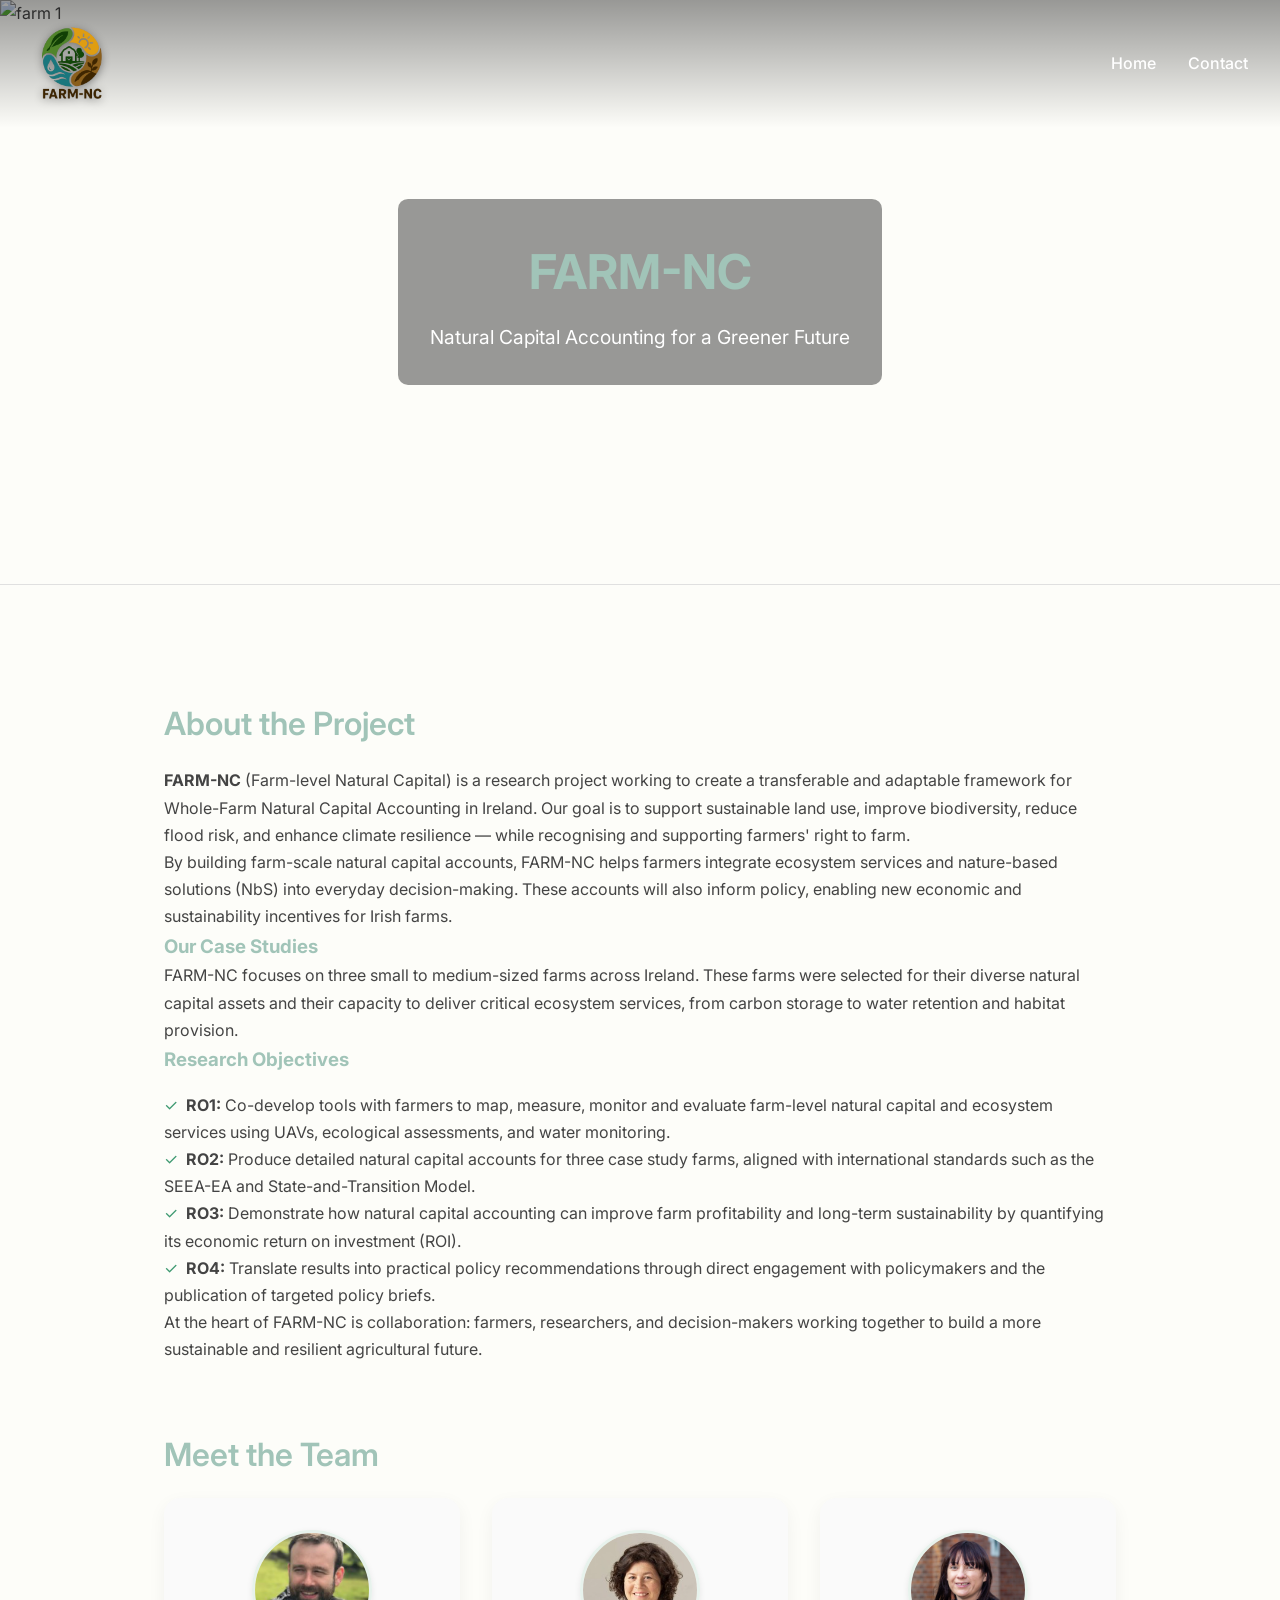
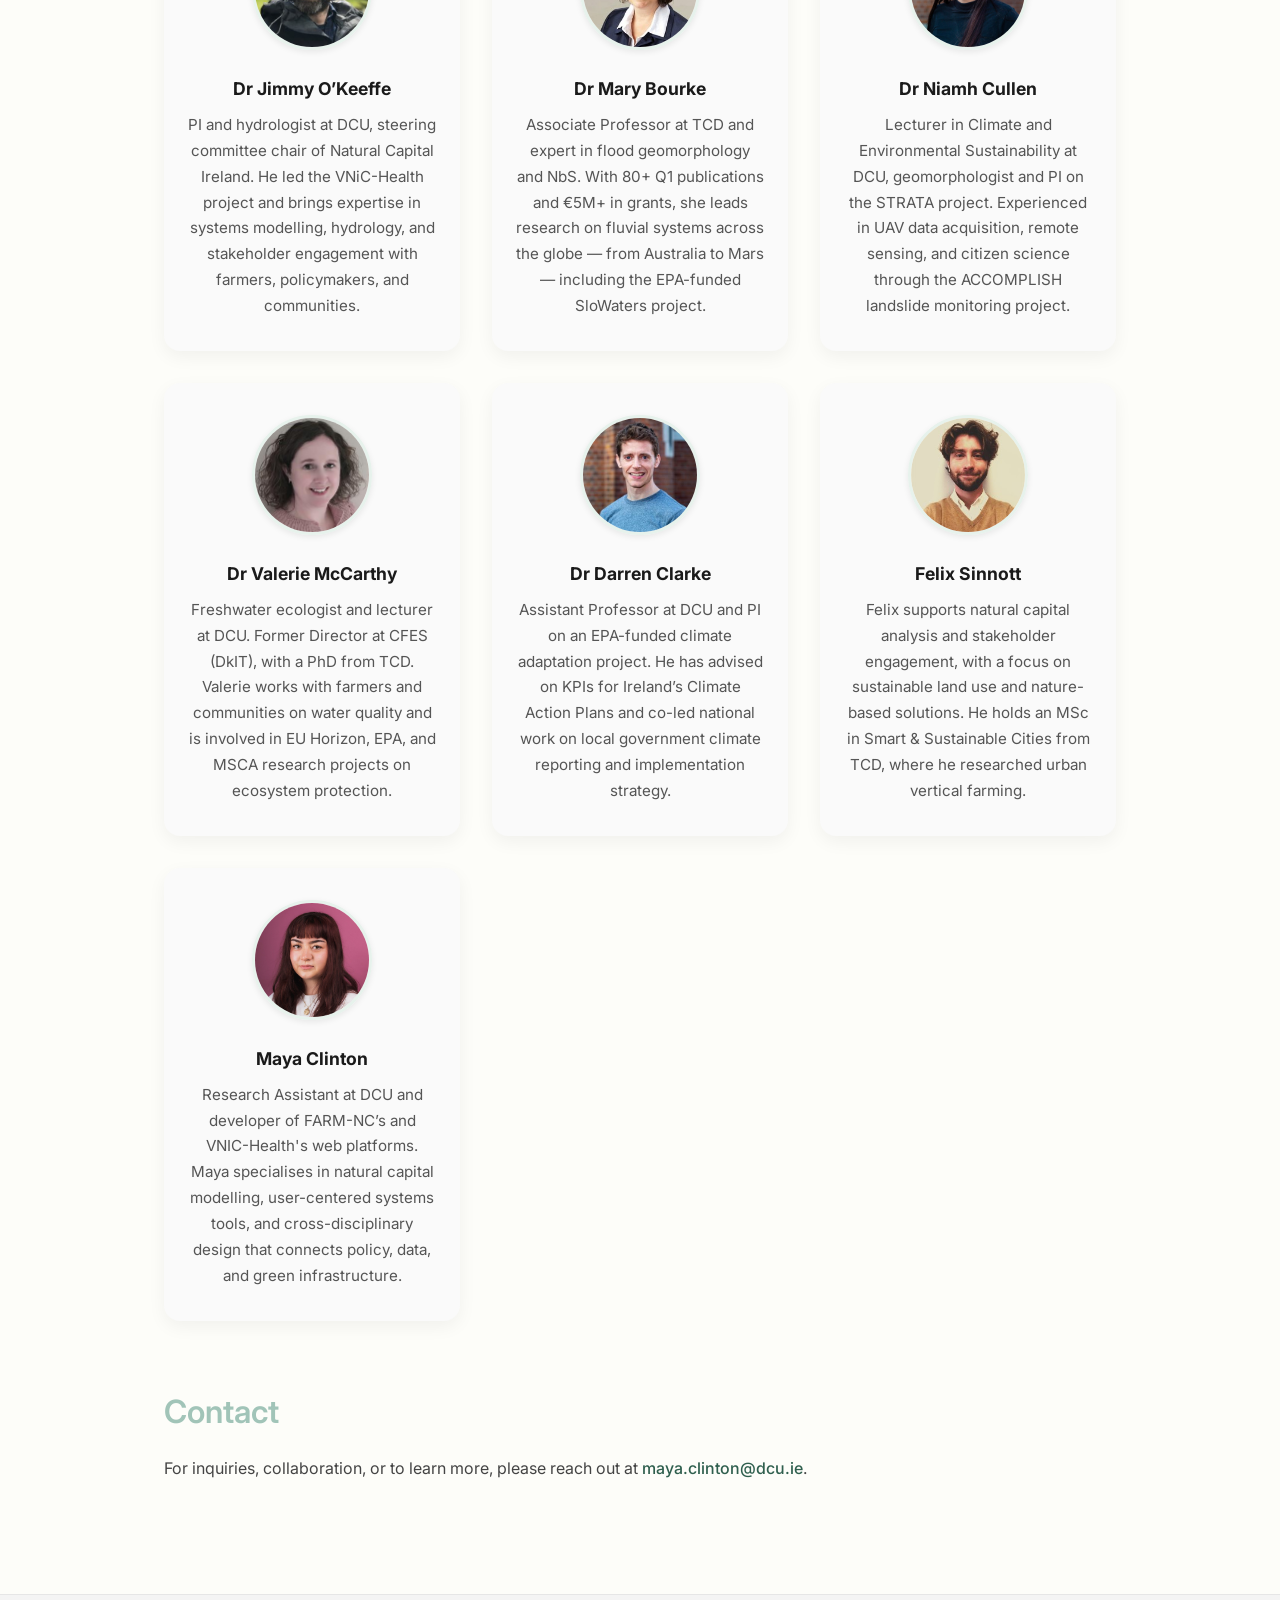
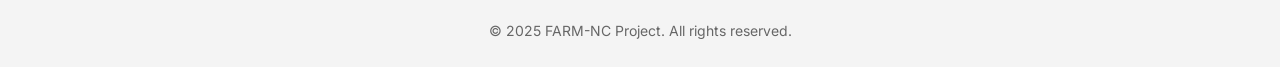
==== index.html @ 1c77157c "Update index.html" ====
<!DOCTYPE html>
<html lang="en">
<head>
  <meta charset="UTF-8" />
  <meta name="viewport" content="width=device-width, initial-scale=1.0"/>
  <title>FARM-NC Project</title>
  <link rel="stylesheet" href="style.css"/>
  <link href="https://fonts.googleapis.com/css2?family=Inter:wght@400;500;600&display=swap" rel="stylesheet">
    <link rel="icon" href="farmnc.png" type="image/png" sizes="16x16">
</head>
<body>
  <header>
    <nav>
      <img src="farmnc.png" alt="FARM-NC Logo" class="logo" />
      <ul class="nav-links">
        <li><a href="#home">Home</a></li>
        <li><a href="#contact">Contact</a></li>
      </ul>
    </nav>
    <section class="hero-carousel" id="home">
        <div class="carousel">
          <img src="IMG_0011.jpg" alt="farm 1" class="carousel-image active">
          <img src="IMG_1596.jpg" alt="Farm landscape 2" class="carousel-image">
          <div class="hero-text">
            <h1>FARM-NC</h1>
            <p>Natural Capital Accounting for a Greener Future</p>
          </div>
        </div>
      </section>
        
  </header>

  <main>
    <section class="project">
        <h2>About the Project</h2>
        <p>
          <strong>FARM-NC</strong> (Farm-level Natural Capital) is a research project working to create a transferable and adaptable framework for Whole-Farm Natural Capital Accounting in Ireland. Our goal is to support sustainable land use, improve biodiversity, reduce flood risk, and enhance climate resilience — while recognising and supporting farmers' right to farm.
        </p>
      
        <p>
          By building farm-scale natural capital accounts, FARM-NC helps farmers integrate ecosystem services and nature-based solutions (NbS) into everyday decision-making. These accounts will also inform policy, enabling new economic and sustainability incentives for Irish farms.
        </p>
      
        <h3>Our Case Studies</h3>
        <p>
          FARM-NC focuses on three small to medium-sized farms across Ireland. These farms were selected for their diverse natural capital assets and their capacity to deliver critical ecosystem services, from carbon storage to water retention and habitat provision.
        </p>
      
        <h3>Research Objectives</h3>
        <ul>
          <li><strong>RO1:</strong> Co-develop tools with farmers to map, measure, monitor and evaluate farm-level natural capital and ecosystem services using UAVs, ecological assessments, and water monitoring.</li>
          <li><strong>RO2:</strong> Produce detailed natural capital accounts for three case study farms, aligned with international standards such as the SEEA-EA and State-and-Transition Model.</li>
          <li><strong>RO3:</strong> Demonstrate how natural capital accounting can improve farm profitability and long-term sustainability by quantifying its economic return on investment (ROI).</li>
          <li><strong>RO4:</strong> Translate results into practical policy recommendations through direct engagement with policymakers and the publication of targeted policy briefs.</li>
        </ul>
      
        <p>
          At the heart of FARM-NC is collaboration: farmers, researchers, and decision-makers working together to build a more sustainable and resilient agricultural future.
        </p>
      </section>
      

    <section class="team">
        <h2>Meet the Team</h2>
        <div class="team-grid">
          <div class="member">
            <img src="jimmy.png" alt="Dr Jimmy O'Keeffe" class="profile-img">
            <h3>Dr Jimmy O’Keeffe</h3>
            <p>PI and hydrologist at DCU, steering committee chair of Natural Capital Ireland. He led the VNiC-Health project and brings expertise in systems modelling, hydrology, and stakeholder engagement with farmers, policymakers, and communities.</p>
          </div>
          <div class="member">
            <img src="mary.jpeg" alt="Dr Mary Bourke" class="profile-img">
            <h3>Dr Mary Bourke</h3>
            <p>Associate Professor at TCD and expert in flood geomorphology and NbS. With 80+ Q1 publications and €5M+ in grants, she leads research on fluvial systems across the globe — from Australia to Mars — including the EPA-funded SloWaters project.</p>
          </div>
          <div class="member">
            <img src="niamh.jpg" alt="Dr Niamh Cullen" class="profile-img">
            <h3>Dr Niamh Cullen</h3>
            <p>Lecturer in Climate and Environmental Sustainability at DCU, geomorphologist and PI on the STRATA project. Experienced in UAV data acquisition, remote sensing, and citizen science through the ACCOMPLISH landslide monitoring project.</p>
          </div>
          <div class="member">
            <img src="valerie.jpg" alt="Dr Valerie McCarthy" class="profile-img">
            <h3>Dr Valerie McCarthy</h3>
            <p>Freshwater ecologist and lecturer at DCU. Former Director at CFES (DkIT), with a PhD from TCD. Valerie works with farmers and communities on water quality and is involved in EU Horizon, EPA, and MSCA research projects on ecosystem protection.</p>
          </div>
          <div class="member">
            <img src="darren.jpg" alt="Dr Darren Clarke" class="profile-img">
            <h3>Dr Darren Clarke</h3>
            <p>Assistant Professor at DCU and PI on an EPA-funded climate adaptation project. He has advised on KPIs for Ireland’s Climate Action Plans and co-led national work on local government climate reporting and implementation strategy.</p>
          </div>
          <div class="member">
            <img src="felix.jpeg" alt="Felix Sinnott" class="profile-img">
          <h3>Felix Sinnott</h3>
          <p>Felix supports natural capital analysis and stakeholder engagement, with a focus on sustainable land use and nature-based solutions. He holds an MSc in Smart & Sustainable Cities from TCD, where he researched urban vertical farming.</p>
        </div>
          <div class="member">
            <img src="maya.jpeg" alt="Maya Clinton" class="profile-img">
            <h3>Maya Clinton</h3>
            <p>Research Assistant at DCU and developer of FARM-NC’s and VNIC-Health's web platforms. Maya specialises in natural capital modelling, user-centered systems tools, and cross-disciplinary design that connects policy, data, and green infrastructure.</p>
          </div>
        </div>
      </section>
      
  

    <section class="contact" id="contact">
      <h2>Contact</h2>
      <p>For inquiries, collaboration, or to learn more, please reach out at <a href="mailto:maya.clinton@dcu.ie">maya.clinton@dcu.ie</a>.</p>
    </section>
  </main>

  <footer>
    <p>&copy; 2025 FARM-NC Project. All rights reserved.</p>
  </footer>
</body>
</html>

<script>
    const images = document.querySelectorAll('.carousel-image');
    let current = 0;
  
    function showNextImage() {
      images[current].classList.remove('active');
      current = (current + 1) % images.length;
      images[current].classList.add('active');
    }
  
    setInterval(showNextImage, 4000); // 4 seconds per image
  </script>
---- style.css ----
/* Base Styling */
* {
    margin: 0;
    padding: 0;
    box-sizing: border-box;
  }
  
  body {
    font-family: 'Inter', 'Helvetica Neue', sans-serif;
    background: #ffffff;
    color: #1a1a1a;
    line-height: 1.7;
    font-size: 16px;
  }
  
  nav {
    position: absolute;
    top: 0;
    left: 0;
    width: 100%;
    background: transparent;
    padding: 1.5rem 2rem;
    display: flex;
    justify-content: space-between;
    align-items: center;
    z-index: 1000;
  }
  
  
  .logo {
    height: 80px;
    filter: drop-shadow(0 2px 4px rgba(0, 0, 0, 0.4));
  }
  
  
  .nav-links {
    list-style: none;
    display: flex;
    gap: 2rem;
  }
  .nav-links a {
    color: white;
    font-weight: 500;
    text-decoration: none;
    transition: color 0.3s;
  }
  
  .nav-links a:hover {
    color: #e7f2ec;
  }
  
  nav::before {
    content: "";
    position: absolute;
    inset: 0;
    background: linear-gradient(to bottom, rgba(0,0,0,0.4), transparent);
    z-index: -1;
  }
  
  
  /* Hero Section */
  .hero {
    background: #f4f6f5;
    padding: 4rem 2rem;
    text-align: center;
    border-bottom: 1px solid #e0e0e0;
  }
  
  .hero h1 {
    font-size: 3rem;
    font-weight: 600;
    margin-bottom: 0.5rem;
    color: #1c1c1c;
  }
  
  .hero p {
    font-size: 1.25rem;
    color: #555;
    max-width: 700px;
    margin: 0 auto;
  }
  
  /* Sections */
  main {
    padding: 3rem 1.5rem;
    max-width: 1000px;
    margin: auto;
  }
  
  section {
    margin-bottom: 4rem;
  }
  
  h2 {
    font-size: 2rem;
    font-weight: 600;
    margin-bottom: 1rem;
    color: #2c2c2c;
  }
  
  .project ul {
    list-style: none;
    padding-left: 0;
    margin-top: 1rem;
  }
  
  .project li::before {
    content: "✓";
    color: #3d9970;
    margin-right: 0.5rem;
  }
  
  /* Team Cards */
  .team-grid {
    display: grid;
    gap: 2rem;
    grid-template-columns: repeat(auto-fit, minmax(240px, 1fr));
  }
  
  .member {
    background: #fafafa;
    padding: 2rem 1.5rem;
    border-radius: 16px;
    box-shadow: 0 6px 18px rgba(0,0,0,0.05);
    text-align: center;
    transition: transform 0.2s ease, box-shadow 0.2s ease;
  }
  
  .member:hover {
    transform: translateY(-4px);
    box-shadow: 0 8px 24px rgba(0,0,0,0.08);
  }
  
  .profile-img {
    width: 120px;
    height: 120px;
    object-fit: cover;
    border-radius: 50%;
    border: 3px solid #e7f2ec;
    box-shadow: 0 2px 6px rgba(0,0,0,0.08);
    margin-bottom: 1rem;
  }
  
  
  .member h3 {
    font-size: 1.1rem;
    margin-bottom: 0.5rem;
    color: #1a1a1a;
  }
  
  .member p {
    font-size: 0.95rem;
    color: #555;
  }
  
  /* Contact Section */
  .contact a {
    color: #2f5f4e;
    text-decoration: none;
    font-weight: 500;
  }
  
  .contact a:hover {
    text-decoration: underline;
  }
  
  /* Footer */
  footer {
    background: #f4f4f4;
    padding: 1.5rem;
    text-align: center;
    font-size: 0.875rem;
    color: #666;
    border-top: 1px solid #e6e6e6;
  }

/* === Global Theme === */
body {
    background: #fdfdf9;
    color: #444;
  }
  
  h1, h2, h3 {
    color: #a1c4b8;
  }
  
  a {
    color: #2f5f4e;
  }
  
  /* === Hero Carousel === */
  .hero-carousel {
    position: relative;
    height: 65vh;
    overflow: hidden;
    border-bottom: 1px solid #e0e0e0;
  }
  
  .carousel {
    position: relative;
    width: 100%;
    height: 100%;
  }
  
  .carousel-image {
    position: absolute;
    width: 100%;
    height: 100%;
    object-fit: cover;
    opacity: 0;
    transition: opacity 1s ease-in-out;
  }
  
  .carousel-image.active {
    opacity: 1;
  }
  
  .hero-text {
    position: absolute;
    top: 50%;
    left: 50%;
    transform: translate(-50%, -50%);
    background-color: rgba(0,0,0,0.4);
    padding: 2rem;
    text-align: center;
    color: white;
    border-radius: 10px;
  }
  
  .hero-text h1 {
    font-size: 3rem;
    margin-bottom: 0.5rem;
  }
  
  .hero-text p {
    font-size: 1.2rem;
  }

  .image-credits {
    font-size: 0.85rem;
    text-align: center;
    color: #888;
    margin-top: 0.5rem;
  }
  
  .image-credits a {
    color: #2f5f4e;
    text-decoration: none;
  }
  
  .image-credits a:hover {
    text-decoration: underline;
  }
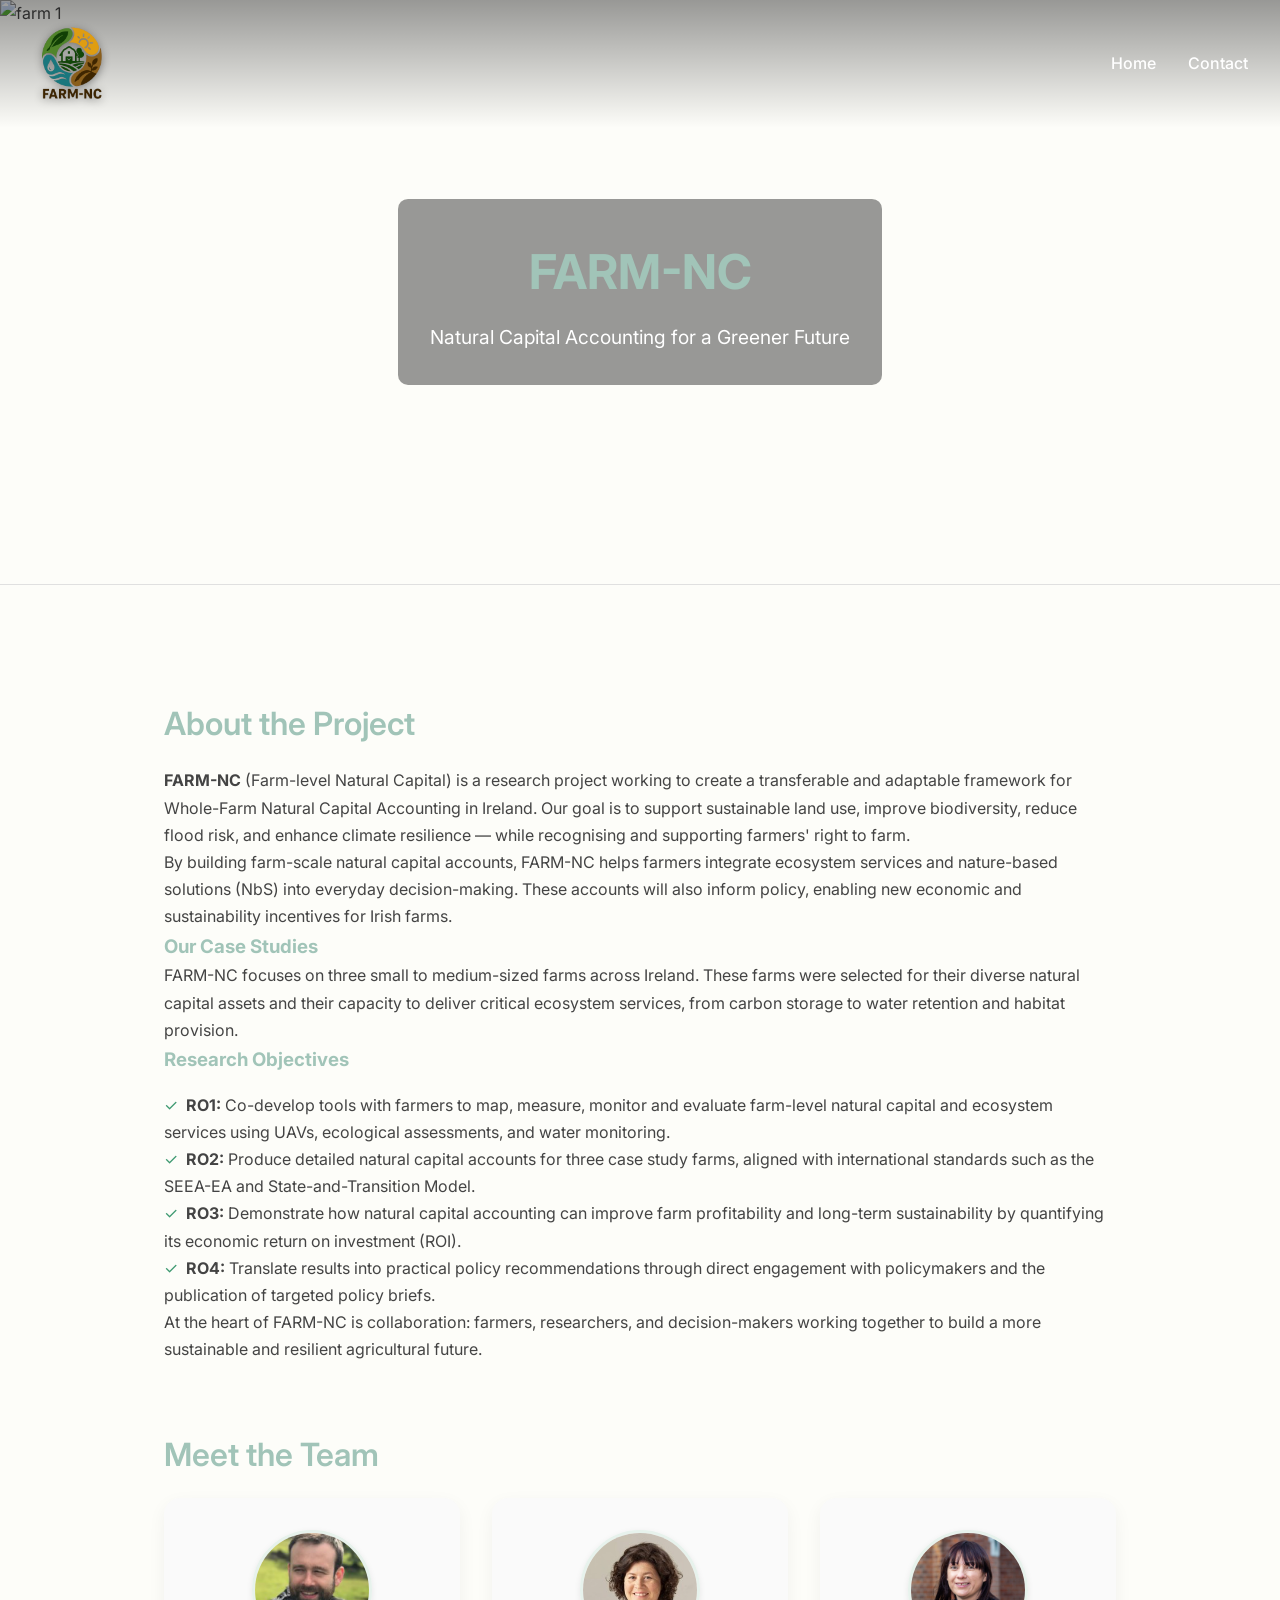
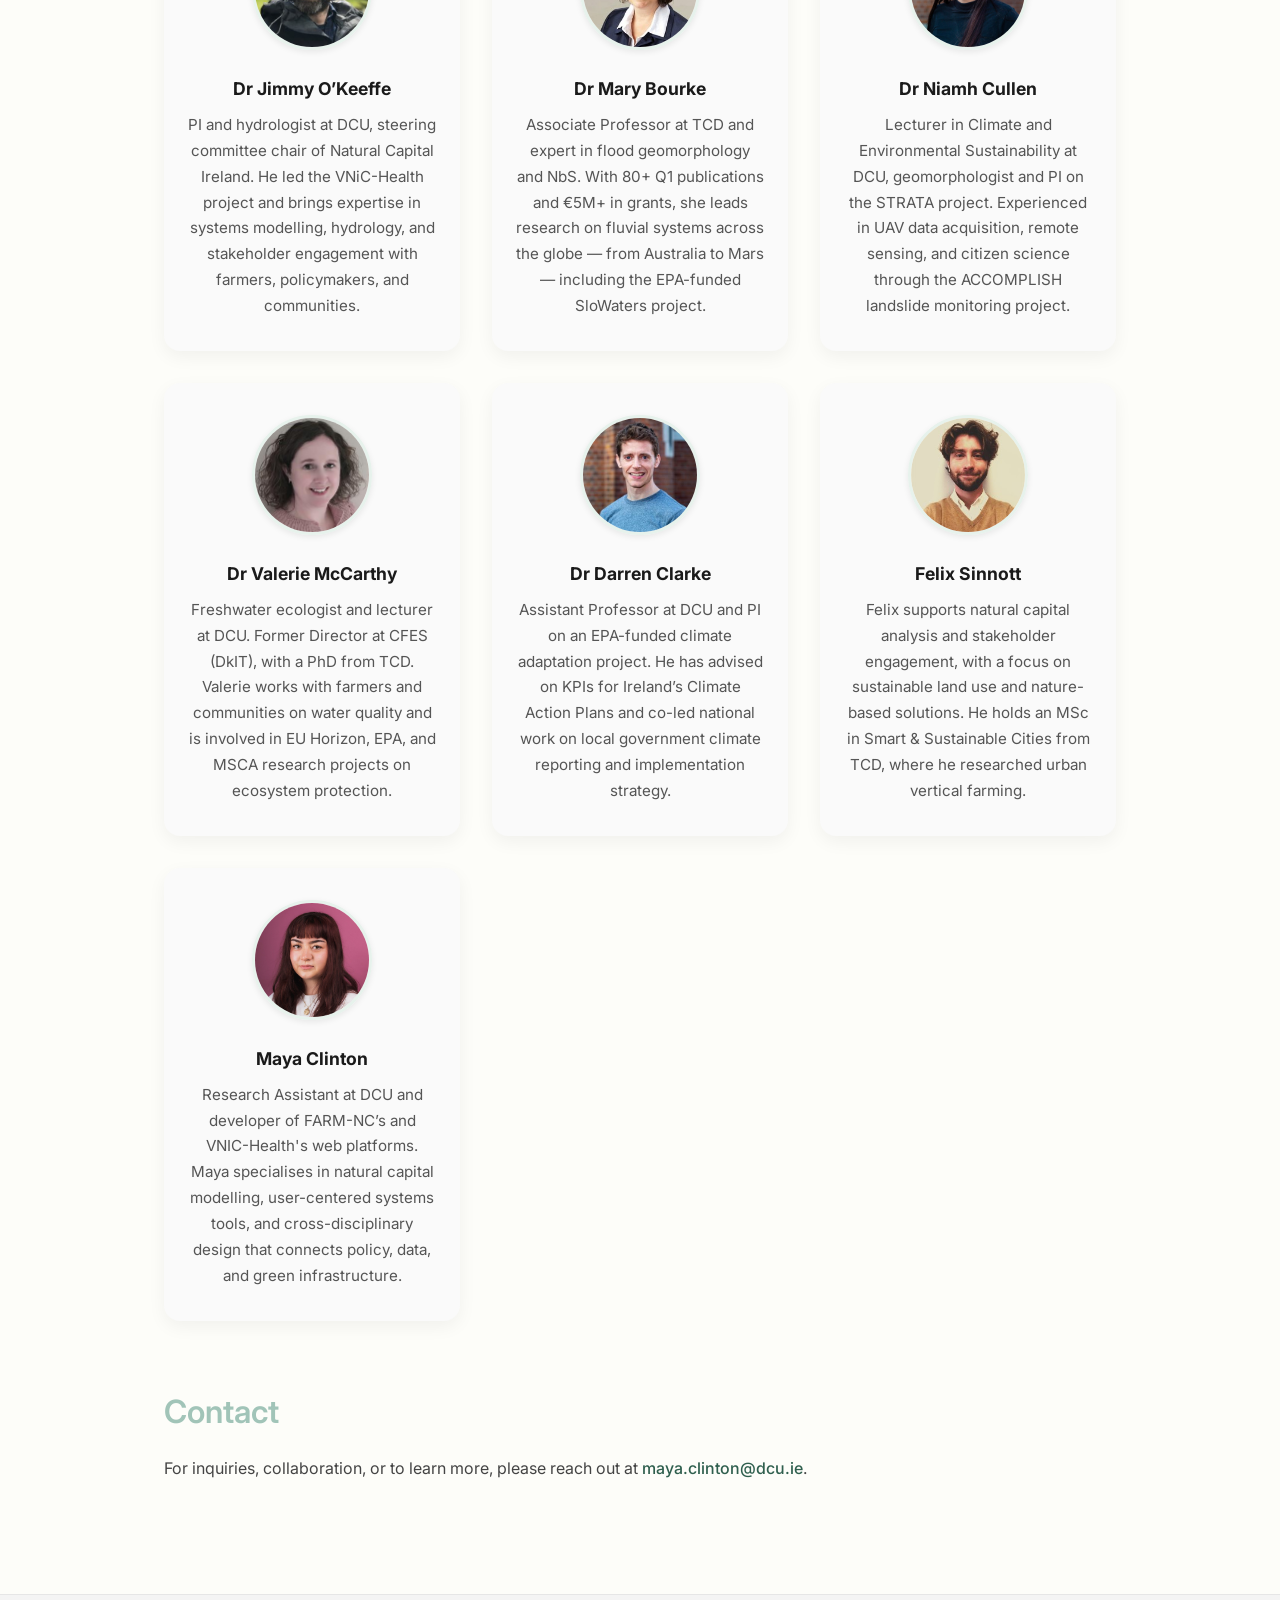
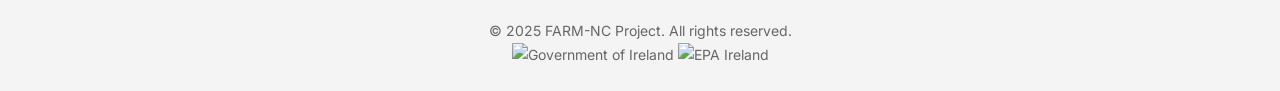
==== commit b21c6dc9: "Update index.html" ====
--- a/index.html
+++ b/index.html
@@ -110,7 +110,13 @@
   </main>
 
   <footer>
-    <p>&copy; 2025 FARM-NC Project. All rights reserved.</p>
+    <div class="footer-content">
+      <p>&copy; 2025 FARM-NC Project. All rights reserved.</p>
+      <div class="footer-logos">
+        <img src="gov_ie.png" alt="Government of Ireland" class="footer-logo">
+        <img src="epa.png" alt="EPA Ireland" class="footer-logo">
+      </div>
+    </div>
   </footer>
 </body>
 </html>
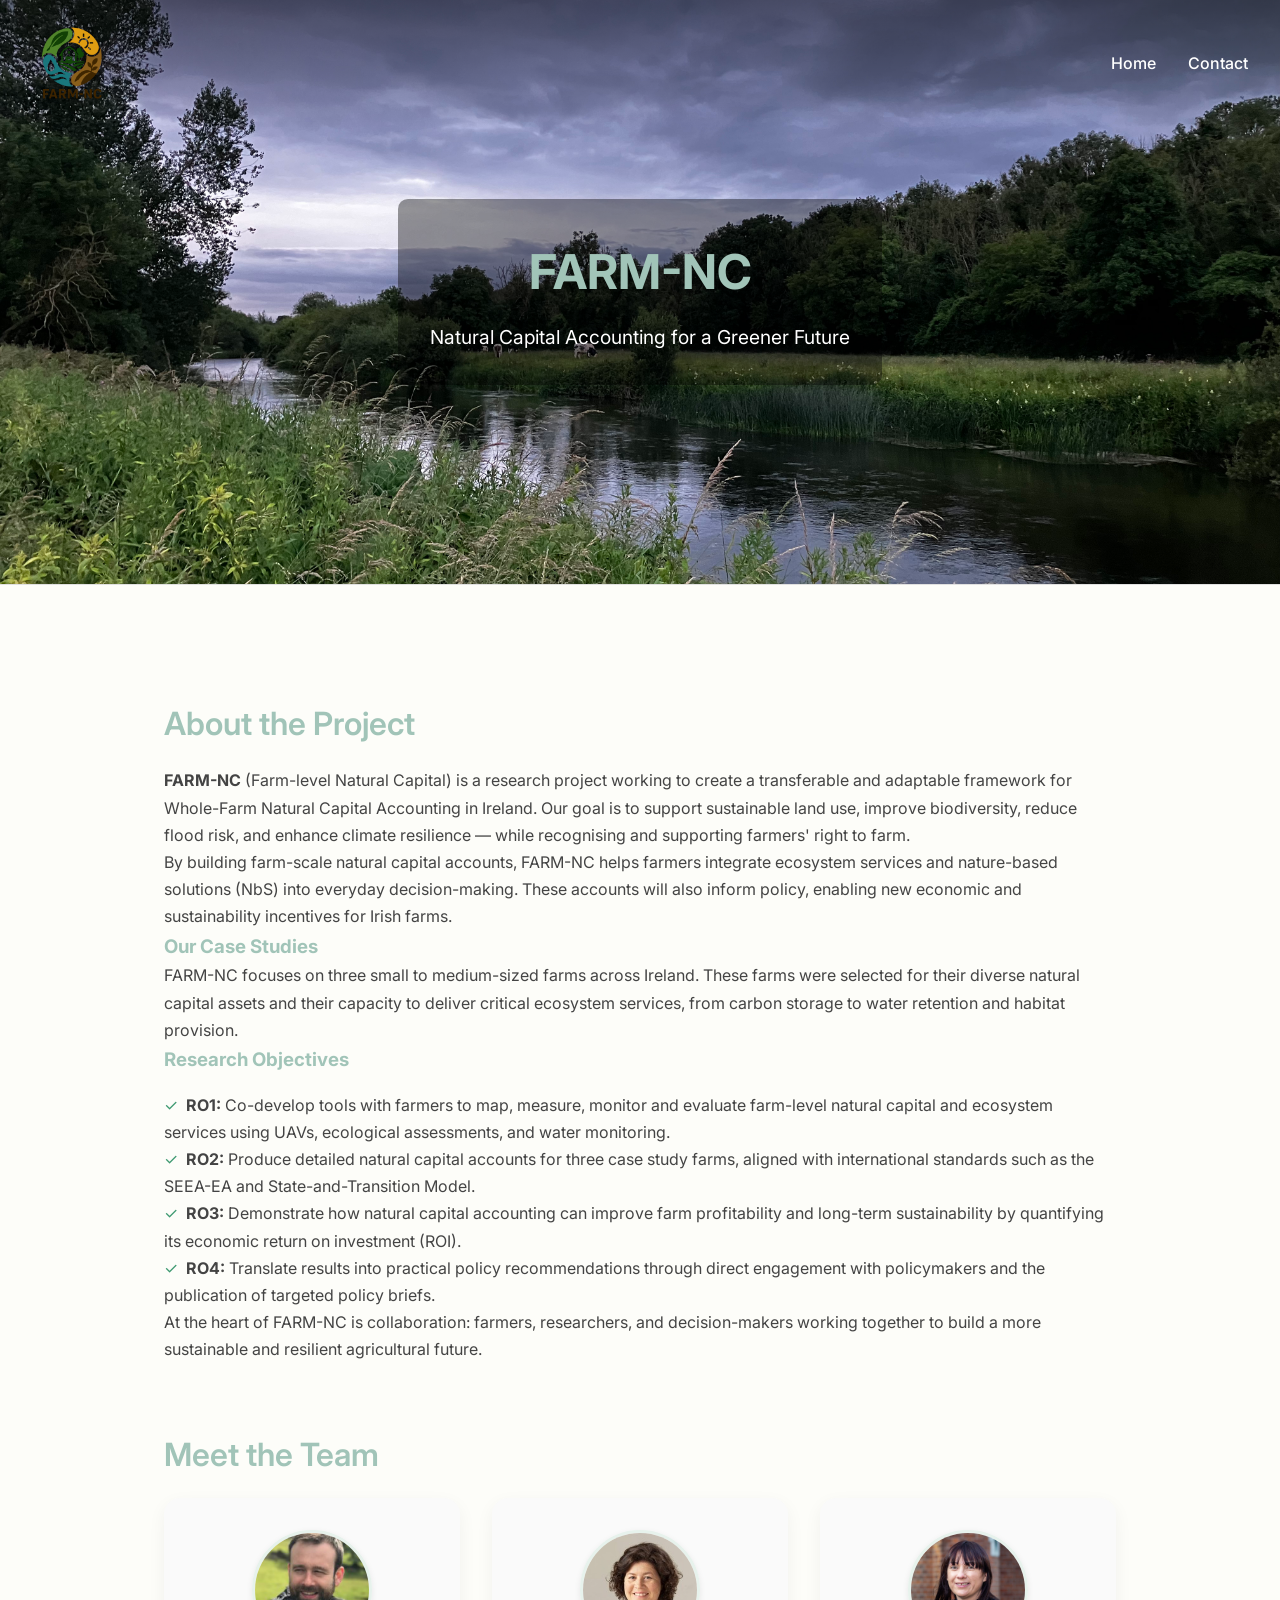
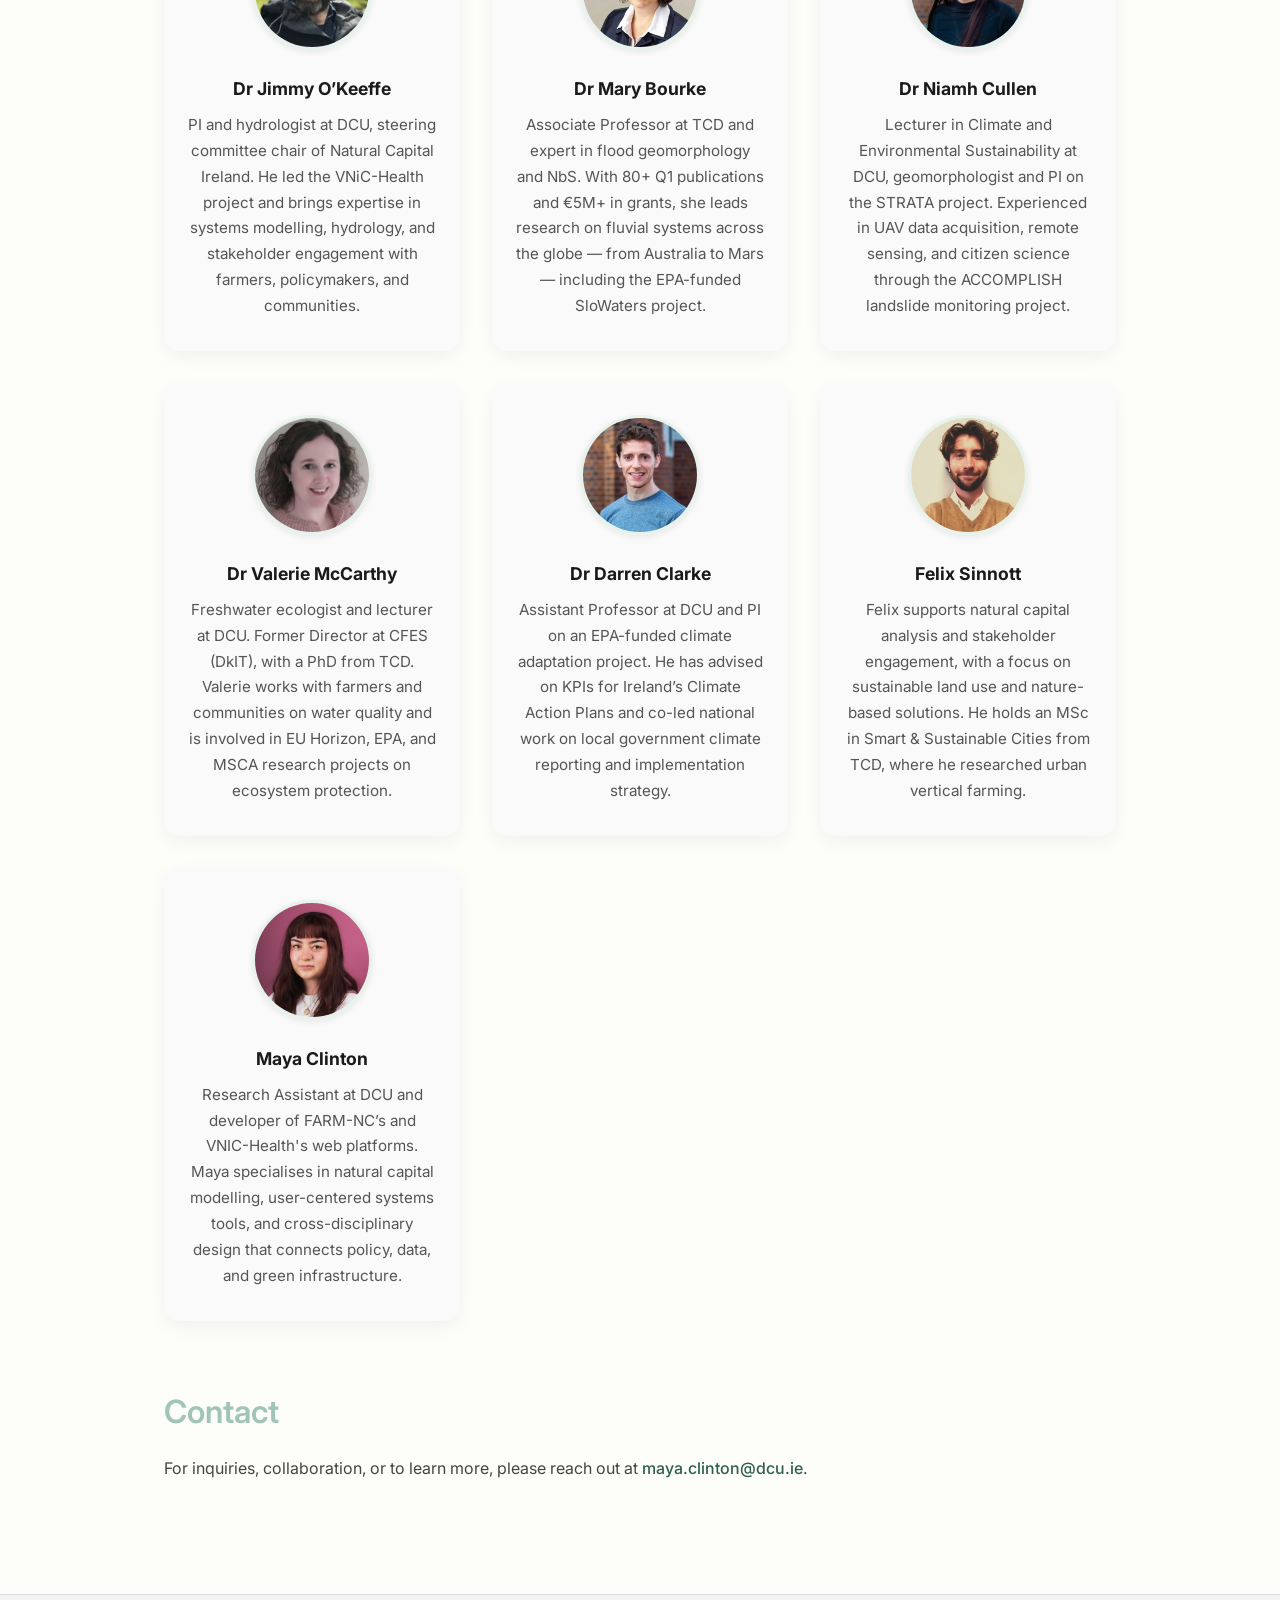
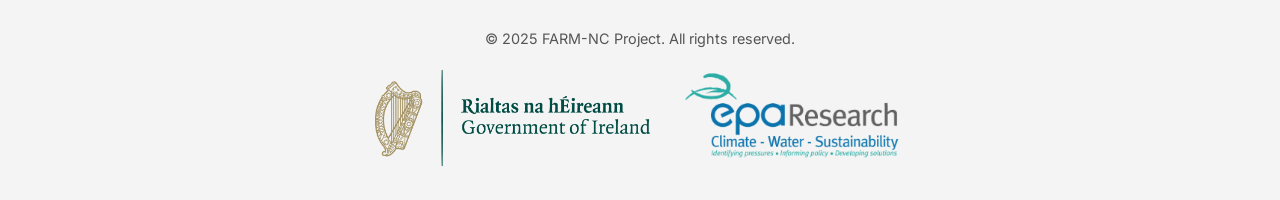
==== commit 02a80b03: "Update index.html" ====
--- a/index.html
+++ b/index.html
@@ -3,7 +3,7 @@
 <head>
   <meta charset="UTF-8" />
   <meta name="viewport" content="width=device-width, initial-scale=1.0"/>
-  <title>FARM-NC Project</title>
+  <title>FARM-NC — Natural Capital Accounting for a Greener Future</title>
   <link rel="stylesheet" href="style.css"/>
   <link href="https://fonts.googleapis.com/css2?family=Inter:wght@400;500;600&display=swap" rel="stylesheet">
     <link rel="icon" href="farmnc.png" type="image/png" sizes="16x16">
--- a/style.css
+++ b/style.css
@@ -166,13 +166,40 @@
   
   /* Footer */
   footer {
-    background: #f4f4f4;
-    padding: 1.5rem;
-    text-align: center;
-    font-size: 0.875rem;
-    color: #666;
-    border-top: 1px solid #e6e6e6;
-  }
+    background-color: #f4f4f4;
+    padding: 2rem 0;
+    text-align: center;
+    border-top: 1px solid #e0e0e0;
+  }
+  
+  .footer-content {
+    max-width: 800px;
+    margin: 0 auto;
+    display: flex;
+    flex-direction: column;
+    align-items: center;
+    gap: 0.5rem;
+  }
+  
+  footer p {
+    color: #555;
+    font-size: 0.9rem;
+    margin-bottom: 0.5rem;
+  }
+  
+  .footer-logos {
+    display: flex;
+    gap: 1.5rem;
+  }
+  
+  .footer-logo {
+    height: 100px;
+  }
+  
+  .footer-logo:hover {
+    opacity: 1;
+  }
+  
 
 /* === Global Theme === */
 body {
@@ -253,4 +280,4 @@
   }
   
   
-  +  
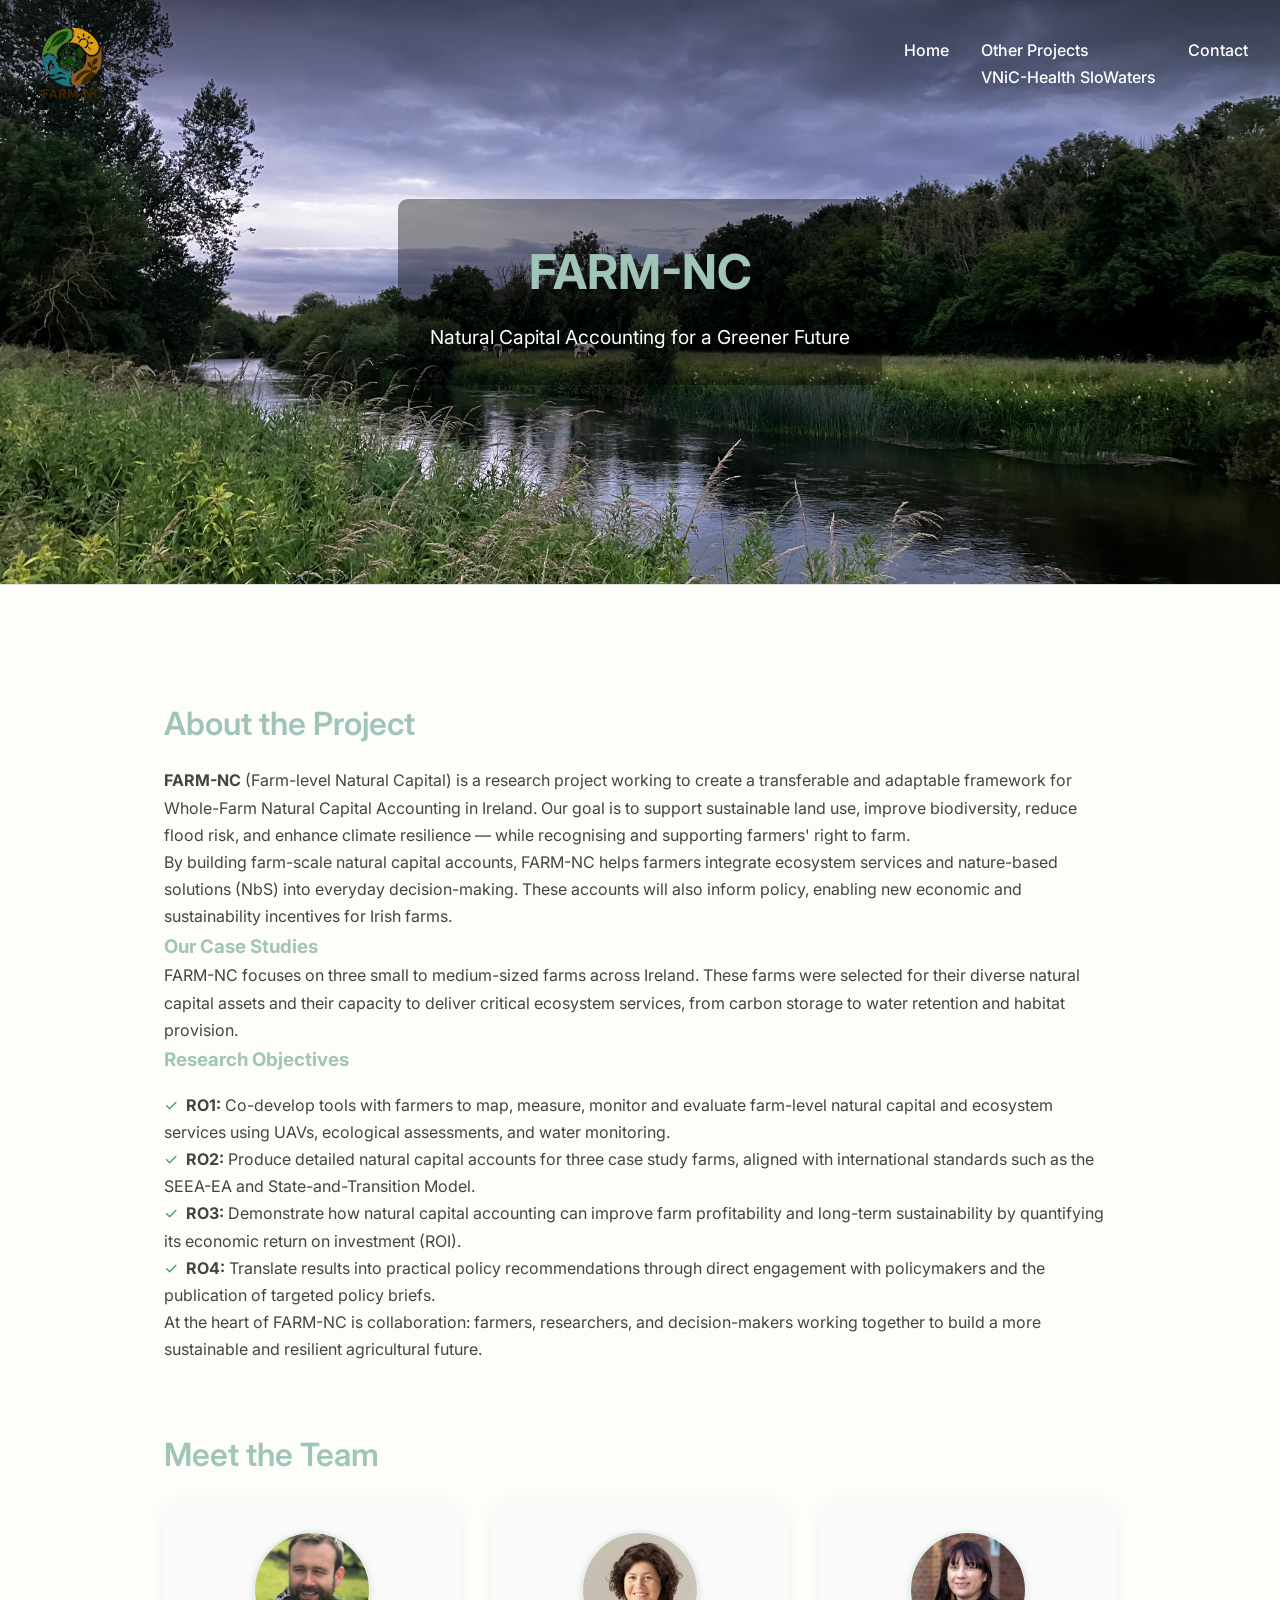
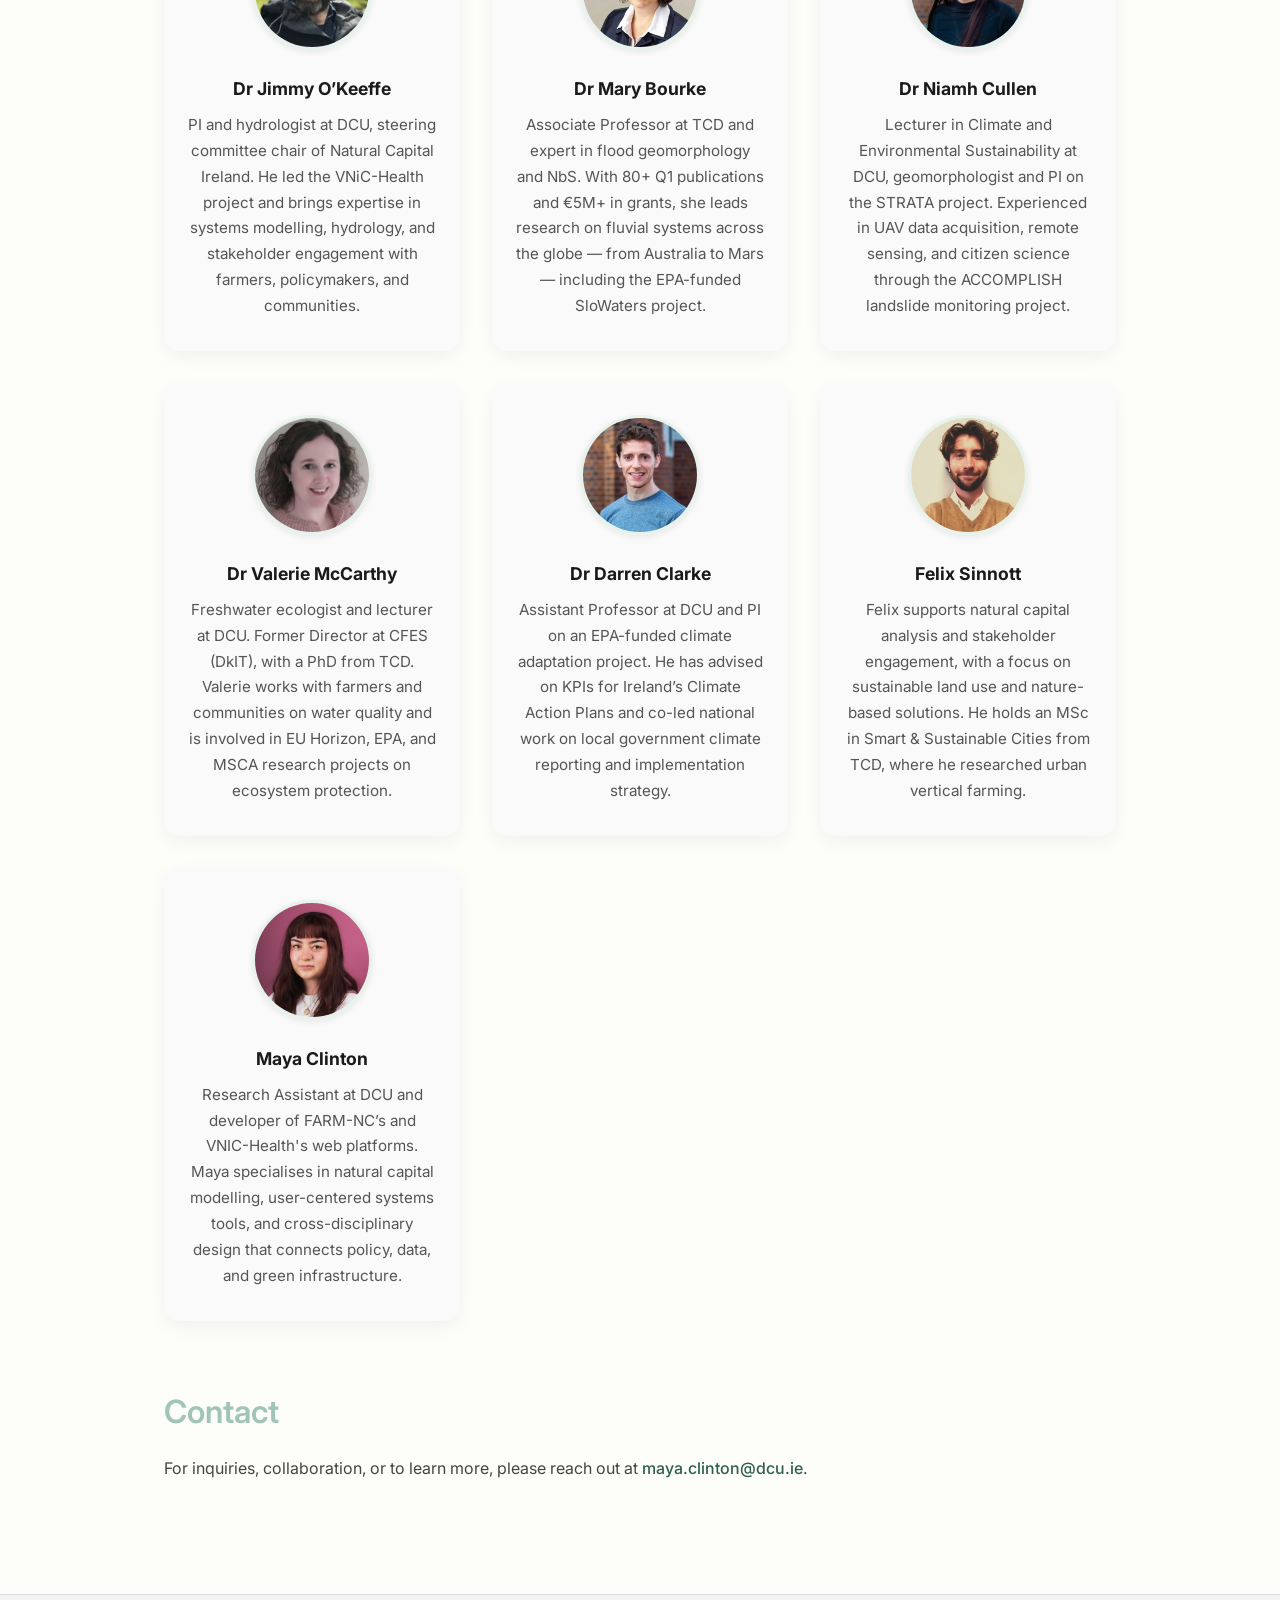
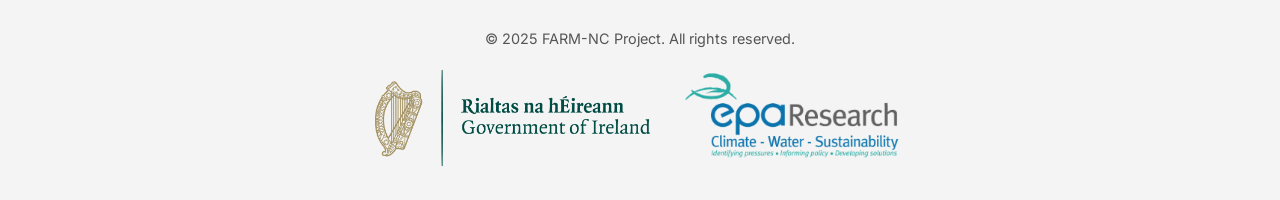
==== commit cdc2f40d: "Update index.html" ====
--- a/index.html
+++ b/index.html
@@ -3,7 +3,7 @@
 <head>
   <meta charset="UTF-8" />
   <meta name="viewport" content="width=device-width, initial-scale=1.0"/>
-  <title>FARM-NC — Natural Capital Accounting for a Greener Future</title>
+  <title>FARM-NC</title>
   <link rel="stylesheet" href="style.css"/>
   <link href="https://fonts.googleapis.com/css2?family=Inter:wght@400;500;600&display=swap" rel="stylesheet">
     <link rel="icon" href="farmnc.png" type="image/png" sizes="16x16">
@@ -14,7 +14,15 @@
       <img src="farmnc.png" alt="FARM-NC Logo" class="logo" />
       <ul class="nav-links">
         <li><a href="#home">Home</a></li>
+        <li class="dropdown">
+            <a href="#" class="dropbtn">Other Projects</a>
+            <div class="dropdown-content">
+              <a href="https://www.valuenaturalcapital.com" target="_blank">VNiC-Health</a>
+              <a href="https://www.slowaters.eu" target="_blank">SloWaters</a>
+            </div>
+          </li>
         <li><a href="#contact">Contact</a></li>
+        
       </ul>
     </nav>
     <section class="hero-carousel" id="home">
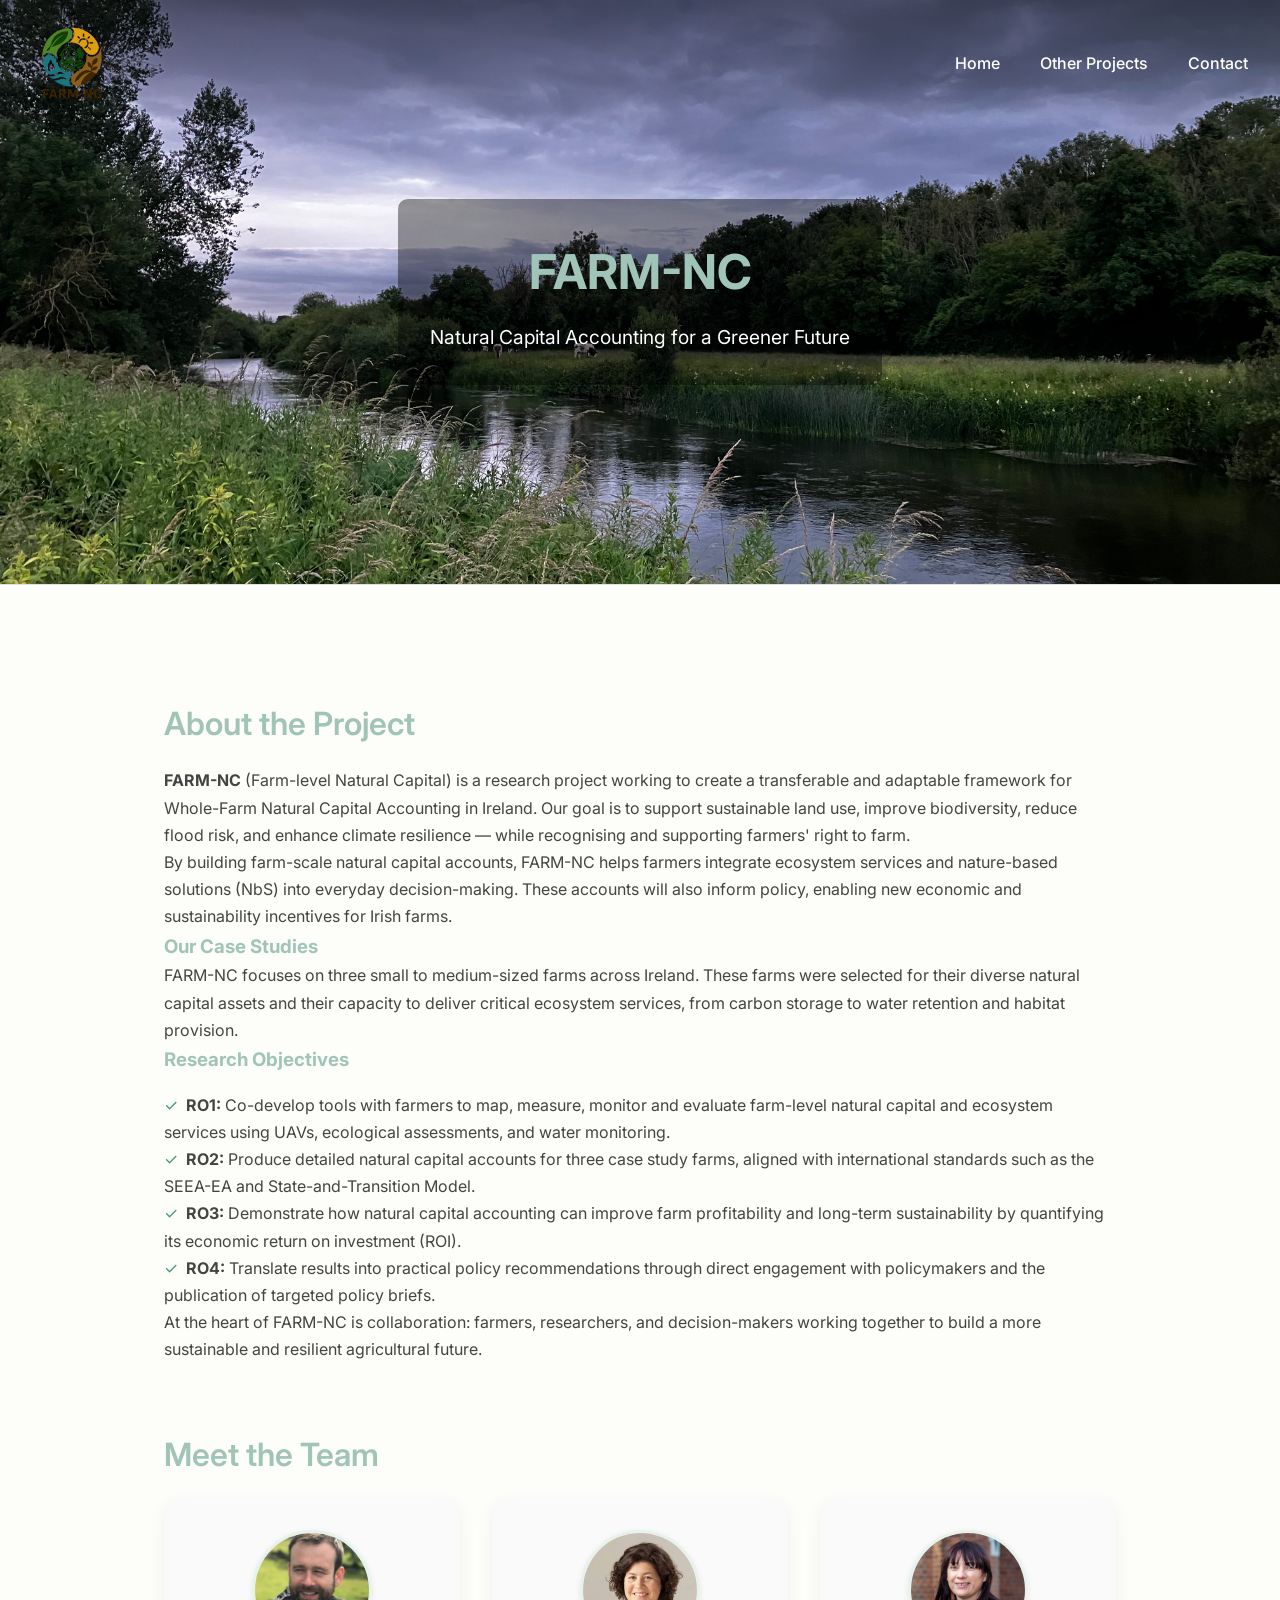
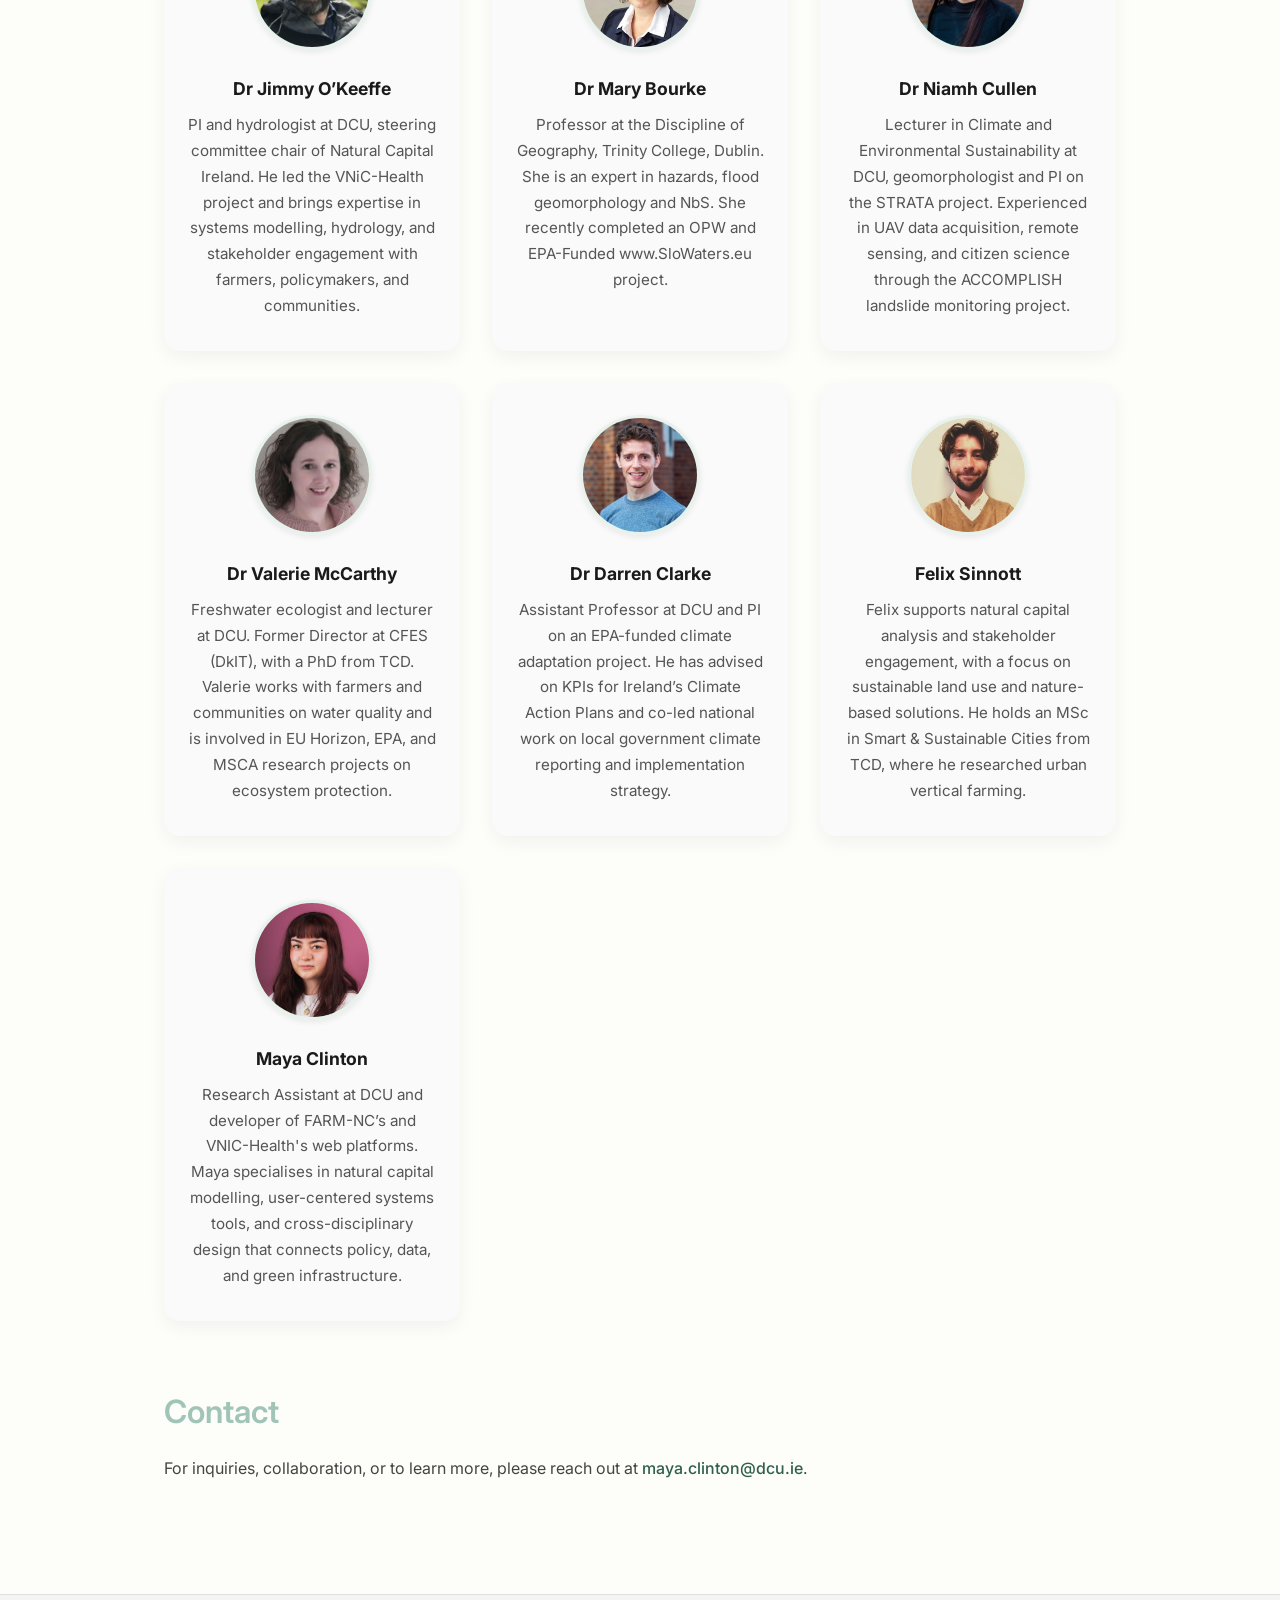
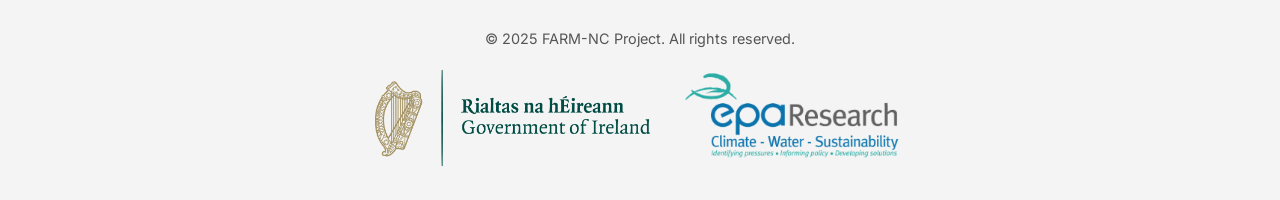
==== commit 51b814ba: "Update index.html" ====
--- a/index.html
+++ b/index.html
@@ -79,7 +79,7 @@
           <div class="member">
             <img src="mary.jpeg" alt="Dr Mary Bourke" class="profile-img">
             <h3>Dr Mary Bourke</h3>
-            <p>Associate Professor at TCD and expert in flood geomorphology and NbS. With 80+ Q1 publications and €5M+ in grants, she leads research on fluvial systems across the globe — from Australia to Mars — including the EPA-funded SloWaters project.</p>
+            <p>Professor at the Discipline of Geography, Trinity College, Dublin. She is an expert in hazards, flood geomorphology and NbS. She recently completed an OPW and EPA-Funded www.SloWaters.eu project. </p>
           </div>
           <div class="member">
             <img src="niamh.jpg" alt="Dr Niamh Cullen" class="profile-img">
--- a/style.css
+++ b/style.css
@@ -263,21 +263,51 @@
     font-size: 1.2rem;
   }
 
-  .image-credits {
-    font-size: 0.85rem;
-    text-align: center;
-    color: #888;
-    margin-top: 0.5rem;
-  }
-  
-  .image-credits a {
+
+.dropdown {
+    position: relative;
+    display: inline-block;
+  }
+  
+  .dropbtn {
+    color: white;
+    text-decoration: none;
+    font-weight: 500;
+    cursor: pointer;
+    padding: 0.5rem;
+  }
+  
+  .dropdown-content {
+    position: absolute;
+    background-color: #ffffff;
+    min-width: 180px;
+    box-shadow: 0 6px 12px rgba(0, 0, 0, 0.15);
+    border-radius: 8px;
+    z-index: 1;
+    opacity: 0;
+    transform: translateY(-10px);
+    transition: opacity 0.3s ease, transform 0.3s ease;
+    visibility: hidden;
+  }
+  
+  .dropdown-content a {
     color: #2f5f4e;
+    padding: 0.75rem 1.2rem;
     text-decoration: none;
-  }
-  
-  .image-credits a:hover {
-    text-decoration: underline;
-  }
-  
-  
-  
+    display: block;
+    border-radius: 6px;
+    transition: background-color 0.2s ease, color 0.2s ease;
+  }
+  
+  .dropdown-content a:hover {
+    background-color: #e7f2ec;
+    color: #1a3a2a;
+  }
+  
+  /* Smooth Transition Effect */
+  .dropdown:hover .dropdown-content {
+    opacity: 1;
+    transform: translateY(0);
+    visibility: visible;
+  }
+  
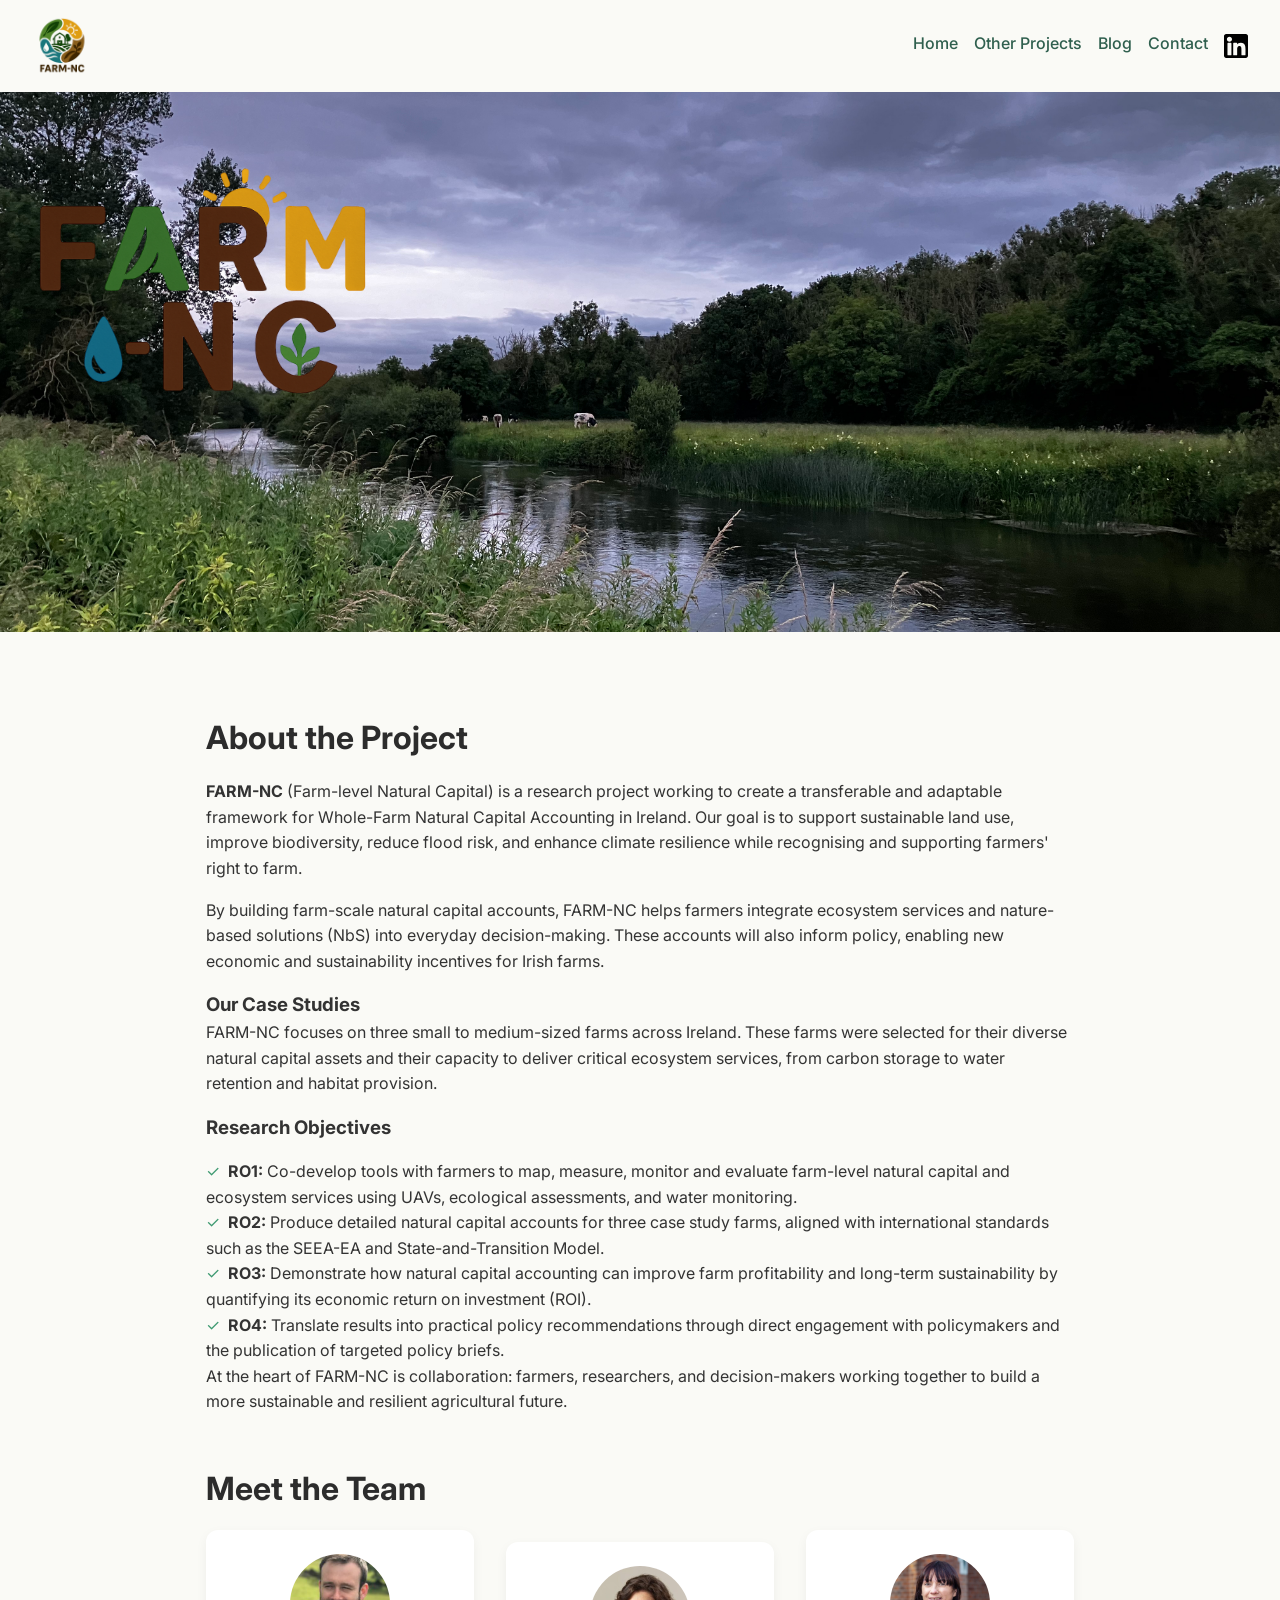
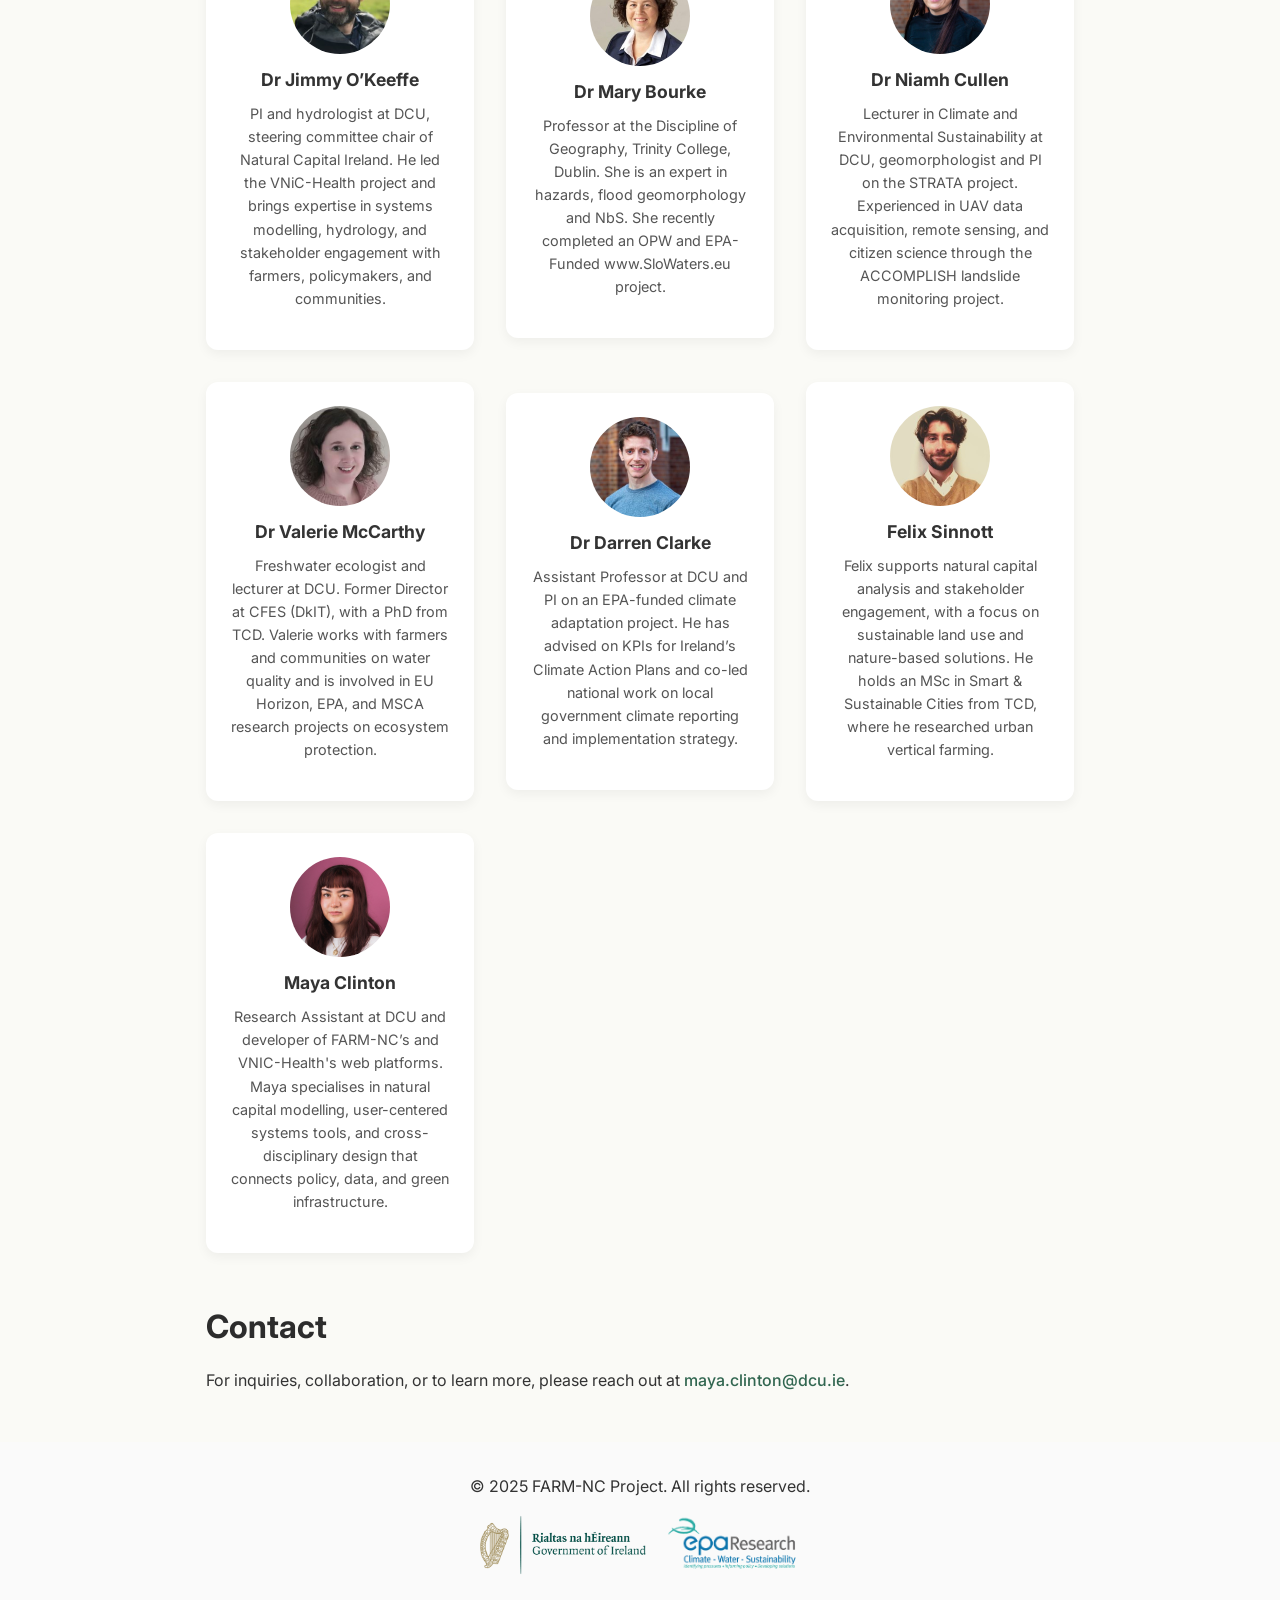
==== commit 5131491c: "initial upload of updated site" ====
--- a/index.html
+++ b/index.html
@@ -1,144 +1,151 @@
-<!DOCTYPE html>
-<html lang="en">
-<head>
-  <meta charset="UTF-8" />
-  <meta name="viewport" content="width=device-width, initial-scale=1.0"/>
-  <title>FARM-NC</title>
-  <link rel="stylesheet" href="style.css"/>
-  <link href="https://fonts.googleapis.com/css2?family=Inter:wght@400;500;600&display=swap" rel="stylesheet">
-    <link rel="icon" href="farmnc.png" type="image/png" sizes="16x16">
-</head>
-<body>
-  <header>
-    <nav>
-      <img src="farmnc.png" alt="FARM-NC Logo" class="logo" />
-      <ul class="nav-links">
-        <li><a href="#home">Home</a></li>
-        <li class="dropdown">
-            <a href="#" class="dropbtn">Other Projects</a>
-            <div class="dropdown-content">
-              <a href="https://www.valuenaturalcapital.com" target="_blank">VNiC-Health</a>
-              <a href="https://www.slowaters.eu" target="_blank">SloWaters</a>
-            </div>
-          </li>
-        <li><a href="#contact">Contact</a></li>
-        
-      </ul>
-    </nav>
-    <section class="hero-carousel" id="home">
-        <div class="carousel">
-          <img src="IMG_0011.jpg" alt="farm 1" class="carousel-image active">
-          <img src="IMG_1596.jpg" alt="Farm landscape 2" class="carousel-image">
-          <div class="hero-text">
-            <h1>FARM-NC</h1>
-            <p>Natural Capital Accounting for a Greener Future</p>
-          </div>
-        </div>
-      </section>
-        
-  </header>
-
-  <main>
-    <section class="project">
-        <h2>About the Project</h2>
-        <p>
-          <strong>FARM-NC</strong> (Farm-level Natural Capital) is a research project working to create a transferable and adaptable framework for Whole-Farm Natural Capital Accounting in Ireland. Our goal is to support sustainable land use, improve biodiversity, reduce flood risk, and enhance climate resilience — while recognising and supporting farmers' right to farm.
-        </p>
-      
-        <p>
-          By building farm-scale natural capital accounts, FARM-NC helps farmers integrate ecosystem services and nature-based solutions (NbS) into everyday decision-making. These accounts will also inform policy, enabling new economic and sustainability incentives for Irish farms.
-        </p>
-      
-        <h3>Our Case Studies</h3>
-        <p>
-          FARM-NC focuses on three small to medium-sized farms across Ireland. These farms were selected for their diverse natural capital assets and their capacity to deliver critical ecosystem services, from carbon storage to water retention and habitat provision.
-        </p>
-      
-        <h3>Research Objectives</h3>
-        <ul>
-          <li><strong>RO1:</strong> Co-develop tools with farmers to map, measure, monitor and evaluate farm-level natural capital and ecosystem services using UAVs, ecological assessments, and water monitoring.</li>
-          <li><strong>RO2:</strong> Produce detailed natural capital accounts for three case study farms, aligned with international standards such as the SEEA-EA and State-and-Transition Model.</li>
-          <li><strong>RO3:</strong> Demonstrate how natural capital accounting can improve farm profitability and long-term sustainability by quantifying its economic return on investment (ROI).</li>
-          <li><strong>RO4:</strong> Translate results into practical policy recommendations through direct engagement with policymakers and the publication of targeted policy briefs.</li>
-        </ul>
-      
-        <p>
-          At the heart of FARM-NC is collaboration: farmers, researchers, and decision-makers working together to build a more sustainable and resilient agricultural future.
-        </p>
-      </section>
-      
-
-    <section class="team">
-        <h2>Meet the Team</h2>
-        <div class="team-grid">
-          <div class="member">
-            <img src="jimmy.png" alt="Dr Jimmy O'Keeffe" class="profile-img">
-            <h3>Dr Jimmy O’Keeffe</h3>
-            <p>PI and hydrologist at DCU, steering committee chair of Natural Capital Ireland. He led the VNiC-Health project and brings expertise in systems modelling, hydrology, and stakeholder engagement with farmers, policymakers, and communities.</p>
-          </div>
-          <div class="member">
-            <img src="mary.jpeg" alt="Dr Mary Bourke" class="profile-img">
-            <h3>Dr Mary Bourke</h3>
-            <p>Professor at the Discipline of Geography, Trinity College, Dublin. She is an expert in hazards, flood geomorphology and NbS. She recently completed an OPW and EPA-Funded www.SloWaters.eu project. </p>
-          </div>
-          <div class="member">
-            <img src="niamh.jpg" alt="Dr Niamh Cullen" class="profile-img">
-            <h3>Dr Niamh Cullen</h3>
-            <p>Lecturer in Climate and Environmental Sustainability at DCU, geomorphologist and PI on the STRATA project. Experienced in UAV data acquisition, remote sensing, and citizen science through the ACCOMPLISH landslide monitoring project.</p>
-          </div>
-          <div class="member">
-            <img src="valerie.jpg" alt="Dr Valerie McCarthy" class="profile-img">
-            <h3>Dr Valerie McCarthy</h3>
-            <p>Freshwater ecologist and lecturer at DCU. Former Director at CFES (DkIT), with a PhD from TCD. Valerie works with farmers and communities on water quality and is involved in EU Horizon, EPA, and MSCA research projects on ecosystem protection.</p>
-          </div>
-          <div class="member">
-            <img src="darren.jpg" alt="Dr Darren Clarke" class="profile-img">
-            <h3>Dr Darren Clarke</h3>
-            <p>Assistant Professor at DCU and PI on an EPA-funded climate adaptation project. He has advised on KPIs for Ireland’s Climate Action Plans and co-led national work on local government climate reporting and implementation strategy.</p>
-          </div>
-          <div class="member">
-            <img src="felix.jpeg" alt="Felix Sinnott" class="profile-img">
-          <h3>Felix Sinnott</h3>
-          <p>Felix supports natural capital analysis and stakeholder engagement, with a focus on sustainable land use and nature-based solutions. He holds an MSc in Smart & Sustainable Cities from TCD, where he researched urban vertical farming.</p>
-        </div>
-          <div class="member">
-            <img src="maya.jpeg" alt="Maya Clinton" class="profile-img">
-            <h3>Maya Clinton</h3>
-            <p>Research Assistant at DCU and developer of FARM-NC’s and VNIC-Health's web platforms. Maya specialises in natural capital modelling, user-centered systems tools, and cross-disciplinary design that connects policy, data, and green infrastructure.</p>
-          </div>
-        </div>
-      </section>
-      
-  
-
-    <section class="contact" id="contact">
-      <h2>Contact</h2>
-      <p>For inquiries, collaboration, or to learn more, please reach out at <a href="mailto:maya.clinton@dcu.ie">maya.clinton@dcu.ie</a>.</p>
-    </section>
-  </main>
-
-  <footer>
-    <div class="footer-content">
-      <p>&copy; 2025 FARM-NC Project. All rights reserved.</p>
-      <div class="footer-logos">
-        <img src="gov_ie.png" alt="Government of Ireland" class="footer-logo">
-        <img src="epa.png" alt="EPA Ireland" class="footer-logo">
-      </div>
-    </div>
-  </footer>
-</body>
-</html>
-
-<script>
-    const images = document.querySelectorAll('.carousel-image');
-    let current = 0;
-  
-    function showNextImage() {
-      images[current].classList.remove('active');
-      current = (current + 1) % images.length;
-      images[current].classList.add('active');
-    }
-  
-    setInterval(showNextImage, 4000); // 4 seconds per image
-  </script>
-  
+<!DOCTYPE html>
+<html lang="en">
+<head>
+  <meta charset="UTF-8" />
+  <meta name="viewport" content="width=device-width, initial-scale=1.0"/>
+  <title>FARM-NC Project</title>
+  <link rel="stylesheet" href="style.css" />
+  <link href="https://fonts.googleapis.com/css2?family=Inter:wght@400;500;600&display=swap" rel="stylesheet">
+  <link rel="icon" href="farmnc.png" type="image/png" sizes="16x16">
+</head>
+<body>
+  <header class="hero">
+    <nav class="global-nav">
+      <img src="assets/farmnc.png" alt="FARM-NC Logo" class="logo" />
+      <ul class="nav-links">
+        <li><a href="index.html#home">Home</a></li>
+        <li class="dropdown">
+          <a href="#" class="dropbtn">Other Projects</a>
+          <div class="dropdown-content">
+            <a href="https://www.valuenaturalcapital.com" target="_blank">VNiC-Health</a>
+            <a href="https://www.slowaters.eu" target="_blank">SloWaters</a>
+          </div>
+        </li>
+        <li><a href="blog.html">Blog</a></li>
+        <li><a href="index.html#contact">Contact</a></li>
+        <li class="nav-icon">
+          <a href="https://www.linkedin.com/company/farm-nc" target="_blank" aria-label="LinkedIn">
+            <img src="assets/linkedin-logo.svg" alt="LinkedIn" class="linkedin-icon">
+          </a>
+        </li>        
+      </ul>
+    </nav>
+
+    <section class="hero-carousel" id="home">
+      <div class="carousel-container">
+        <div class="carousel">
+          <img src="assets/IMG_0011.jpg" alt="Shearing at Glen Keen" class="carousel-image active" />
+          <img src="assets/IMG_1596.jpg" alt="Farm landscape 2" class="carousel-image" />
+        </div>
+        <div class="hero-text">
+          <img src="assets/farmnc2.png" alt="FARM-NC Logo" class="hero-logo" />
+          
+        </div>
+      </div>
+    </section>
+  </header>
+  <main>
+    <section class="project">
+        <h2>About the Project</h2>
+        <p>
+          <strong>FARM-NC</strong> (Farm-level Natural Capital) is a research project working to create a transferable and adaptable framework for Whole-Farm Natural Capital Accounting in Ireland. Our goal is to support sustainable land use, improve biodiversity, reduce flood risk, and enhance climate resilience while recognising and supporting farmers' right to farm.
+        </p>
+      
+        <p>
+          By building farm-scale natural capital accounts, FARM-NC helps farmers integrate ecosystem services and nature-based solutions (NbS) into everyday decision-making. These accounts will also inform policy, enabling new economic and sustainability incentives for Irish farms.
+        </p>
+      
+        <h3>Our Case Studies</h3>
+        <p>
+          FARM-NC focuses on three small to medium-sized farms across Ireland. These farms were selected for their diverse natural capital assets and their capacity to deliver critical ecosystem services, from carbon storage to water retention and habitat provision.
+        </p>
+      
+        <h3>Research Objectives</h3>
+        <ul>
+          <li><strong>RO1:</strong> Co-develop tools with farmers to map, measure, monitor and evaluate farm-level natural capital and ecosystem services using UAVs, ecological assessments, and water monitoring.</li>
+          <li><strong>RO2:</strong> Produce detailed natural capital accounts for three case study farms, aligned with international standards such as the SEEA-EA and State-and-Transition Model.</li>
+          <li><strong>RO3:</strong> Demonstrate how natural capital accounting can improve farm profitability and long-term sustainability by quantifying its economic return on investment (ROI).</li>
+          <li><strong>RO4:</strong> Translate results into practical policy recommendations through direct engagement with policymakers and the publication of targeted policy briefs.</li>
+        </ul>
+      
+        <p>
+          At the heart of FARM-NC is collaboration: farmers, researchers, and decision-makers working together to build a more sustainable and resilient agricultural future.
+        </p>
+      </section>
+      
+
+    <section class="team">
+        <h2>Meet the Team</h2>
+        <div class="team-grid">
+          <div class="member">
+            <img src="assets/jimmy.png" alt="Dr Jimmy O'Keeffe" class="profile-img">
+            <h3>Dr Jimmy O’Keeffe</h3>
+            <p>PI and hydrologist at DCU, steering committee chair of Natural Capital Ireland. He led the VNiC-Health project and brings expertise in systems modelling, hydrology, and stakeholder engagement with farmers, policymakers, and communities.</p>
+          </div>
+          <div class="member">
+            <img src="assets/mary.jpeg" alt="Dr Mary Bourke" class="profile-img">
+            <h3>Dr Mary Bourke</h3>
+            <p>Professor at the Discipline of Geography, Trinity College, Dublin. She is an expert in hazards, flood geomorphology and NbS. She recently completed an OPW and EPA-Funded www.SloWaters.eu project.</p>
+          </div>
+          <div class="member">
+            <img src="assets/niamh.jpg" alt="Dr Niamh Cullen" class="profile-img">
+            <h3>Dr Niamh Cullen</h3>
+            <p>Lecturer in Climate and Environmental Sustainability at DCU, geomorphologist and PI on the STRATA project. Experienced in UAV data acquisition, remote sensing, and citizen science through the ACCOMPLISH landslide monitoring project.</p>
+          </div>
+          <div class="member">
+            <img src="assets/valerie.jpg" alt="Dr Valerie McCarthy" class="profile-img">
+            <h3>Dr Valerie McCarthy</h3>
+            <p>Freshwater ecologist and lecturer at DCU. Former Director at CFES (DkIT), with a PhD from TCD. Valerie works with farmers and communities on water quality and is involved in EU Horizon, EPA, and MSCA research projects on ecosystem protection.</p>
+          </div>
+          <div class="member">
+            <img src="assets/darren.jpg" alt="Dr Darren Clarke" class="profile-img">
+            <h3>Dr Darren Clarke</h3>
+            <p>Assistant Professor at DCU and PI on an EPA-funded climate adaptation project. He has advised on KPIs for Ireland’s Climate Action Plans and co-led national work on local government climate reporting and implementation strategy.</p>
+          </div>
+          <div class="member">
+            <img src="assets/felix.jpeg" alt="Felix Sinnott" class="profile-img">
+          <h3>Felix Sinnott</h3>
+          <p>Felix supports natural capital analysis and stakeholder engagement, with a focus on sustainable land use and nature-based solutions. He holds an MSc in Smart & Sustainable Cities from TCD, where he researched urban vertical farming.</p>
+        </div>
+          <div class="member">
+            <img src="assets/maya.jpeg" alt="Maya Clinton" class="profile-img">
+            <h3>Maya Clinton</h3>
+            <p>Research Assistant at DCU and developer of FARM-NC’s and VNIC-Health's web platforms. Maya specialises in natural capital modelling, user-centered systems tools, and cross-disciplinary design that connects policy, data, and green infrastructure.</p>
+          </div>
+        </div>
+      </section>
+      
+      
+  
+
+    <section class="contact" id="contact">
+      <h2>Contact</h2>
+      <p>For inquiries, collaboration, or to learn more, please reach out at <a href="mailto:maya.clinton@dcu.ie">maya.clinton@dcu.ie</a>.</p>
+    </section>
+  </main>
+
+  <footer>
+    <div class="footer-content">
+      <p>&copy; 2025 FARM-NC Project. All rights reserved.</p>
+      <div class="footer-logos">
+        <img src="gov_ie.png" alt="Government of Ireland" class="footer-logo">
+        <img src="epa.png" alt="EPA Ireland" class="footer-logo">
+      </div>
+    </div>
+  </footer>
+</body>
+</html>
+
+<script>
+    const images = document.querySelectorAll('.carousel-image');
+    let current = 0;
+  
+    function showNextImage() {
+      images[current].classList.remove('active');
+      current = (current + 1) % images.length;
+      images[current].classList.add('active');
+    }
+  
+    setInterval(showNextImage, 4000); // 4 seconds per image
+  </script>
+  
--- a/style.css
+++ b/style.css
@@ -1,313 +1,709 @@
-/* Base Styling */
-* {
-    margin: 0;
-    padding: 0;
-    box-sizing: border-box;
-  }
-  
-  body {
-    font-family: 'Inter', 'Helvetica Neue', sans-serif;
-    background: #ffffff;
-    color: #1a1a1a;
-    line-height: 1.7;
-    font-size: 16px;
-  }
-  
-  nav {
-    position: absolute;
-    top: 0;
-    left: 0;
-    width: 100%;
-    background: transparent;
-    padding: 1.5rem 2rem;
-    display: flex;
-    justify-content: space-between;
-    align-items: center;
-    z-index: 1000;
-  }
-  
-  
-  .logo {
-    height: 80px;
-    filter: drop-shadow(0 2px 4px rgba(0, 0, 0, 0.4));
-  }
-  
-  
-  .nav-links {
-    list-style: none;
-    display: flex;
-    gap: 2rem;
-  }
-  .nav-links a {
-    color: white;
-    font-weight: 500;
-    text-decoration: none;
-    transition: color 0.3s;
-  }
-  
-  .nav-links a:hover {
-    color: #e7f2ec;
-  }
-  
-  nav::before {
-    content: "";
-    position: absolute;
-    inset: 0;
-    background: linear-gradient(to bottom, rgba(0,0,0,0.4), transparent);
-    z-index: -1;
-  }
-  
-  
-  /* Hero Section */
-  .hero {
-    background: #f4f6f5;
-    padding: 4rem 2rem;
-    text-align: center;
-    border-bottom: 1px solid #e0e0e0;
-  }
-  
-  .hero h1 {
-    font-size: 3rem;
-    font-weight: 600;
-    margin-bottom: 0.5rem;
-    color: #1c1c1c;
-  }
-  
-  .hero p {
-    font-size: 1.25rem;
-    color: #555;
-    max-width: 700px;
-    margin: 0 auto;
-  }
-  
-  /* Sections */
-  main {
-    padding: 3rem 1.5rem;
-    max-width: 1000px;
-    margin: auto;
-  }
-  
-  section {
-    margin-bottom: 4rem;
-  }
-  
-  h2 {
-    font-size: 2rem;
-    font-weight: 600;
-    margin-bottom: 1rem;
-    color: #2c2c2c;
-  }
-  
-  .project ul {
-    list-style: none;
-    padding-left: 0;
-    margin-top: 1rem;
-  }
-  
-  .project li::before {
-    content: "✓";
-    color: #3d9970;
-    margin-right: 0.5rem;
-  }
-  
-  /* Team Cards */
-  .team-grid {
-    display: grid;
-    gap: 2rem;
-    grid-template-columns: repeat(auto-fit, minmax(240px, 1fr));
-  }
-  
-  .member {
-    background: #fafafa;
-    padding: 2rem 1.5rem;
-    border-radius: 16px;
-    box-shadow: 0 6px 18px rgba(0,0,0,0.05);
-    text-align: center;
-    transition: transform 0.2s ease, box-shadow 0.2s ease;
-  }
-  
-  .member:hover {
-    transform: translateY(-4px);
-    box-shadow: 0 8px 24px rgba(0,0,0,0.08);
-  }
-  
-  .profile-img {
-    width: 120px;
-    height: 120px;
-    object-fit: cover;
-    border-radius: 50%;
-    border: 3px solid #e7f2ec;
-    box-shadow: 0 2px 6px rgba(0,0,0,0.08);
-    margin-bottom: 1rem;
-  }
-  
-  
-  .member h3 {
-    font-size: 1.1rem;
-    margin-bottom: 0.5rem;
-    color: #1a1a1a;
-  }
-  
-  .member p {
-    font-size: 0.95rem;
-    color: #555;
-  }
-  
-  /* Contact Section */
-  .contact a {
-    color: #2f5f4e;
-    text-decoration: none;
-    font-weight: 500;
-  }
-  
-  .contact a:hover {
-    text-decoration: underline;
-  }
-  
-  /* Footer */
-  footer {
-    background-color: #f4f4f4;
-    padding: 2rem 0;
-    text-align: center;
-    border-top: 1px solid #e0e0e0;
-  }
-  
-  .footer-content {
-    max-width: 800px;
-    margin: 0 auto;
-    display: flex;
-    flex-direction: column;
-    align-items: center;
-    gap: 0.5rem;
-  }
-  
-  footer p {
-    color: #555;
-    font-size: 0.9rem;
-    margin-bottom: 0.5rem;
-  }
-  
-  .footer-logos {
-    display: flex;
-    gap: 1.5rem;
-  }
-  
-  .footer-logo {
-    height: 100px;
-  }
-  
-  .footer-logo:hover {
-    opacity: 1;
-  }
-  
-
-/* === Global Theme === */
-body {
-    background: #fdfdf9;
-    color: #444;
-  }
-  
-  h1, h2, h3 {
-    color: #a1c4b8;
-  }
-  
-  a {
-    color: #2f5f4e;
-  }
-  
-  /* === Hero Carousel === */
-  .hero-carousel {
-    position: relative;
-    height: 65vh;
-    overflow: hidden;
-    border-bottom: 1px solid #e0e0e0;
-  }
-  
-  .carousel {
-    position: relative;
-    width: 100%;
-    height: 100%;
-  }
-  
-  .carousel-image {
-    position: absolute;
-    width: 100%;
-    height: 100%;
-    object-fit: cover;
-    opacity: 0;
-    transition: opacity 1s ease-in-out;
-  }
-  
-  .carousel-image.active {
-    opacity: 1;
-  }
-  
-  .hero-text {
-    position: absolute;
-    top: 50%;
-    left: 50%;
-    transform: translate(-50%, -50%);
-    background-color: rgba(0,0,0,0.4);
-    padding: 2rem;
-    text-align: center;
-    color: white;
-    border-radius: 10px;
-  }
-  
-  .hero-text h1 {
-    font-size: 3rem;
-    margin-bottom: 0.5rem;
-  }
-  
-  .hero-text p {
-    font-size: 1.2rem;
-  }
-
-
-.dropdown {
-    position: relative;
-    display: inline-block;
-  }
-  
-  .dropbtn {
-    color: white;
-    text-decoration: none;
-    font-weight: 500;
-    cursor: pointer;
-    padding: 0.5rem;
-  }
-  
-  .dropdown-content {
-    position: absolute;
-    background-color: #ffffff;
-    min-width: 180px;
-    box-shadow: 0 6px 12px rgba(0, 0, 0, 0.15);
-    border-radius: 8px;
-    z-index: 1;
-    opacity: 0;
-    transform: translateY(-10px);
-    transition: opacity 0.3s ease, transform 0.3s ease;
-    visibility: hidden;
-  }
-  
-  .dropdown-content a {
-    color: #2f5f4e;
-    padding: 0.75rem 1.2rem;
-    text-decoration: none;
-    display: block;
-    border-radius: 6px;
-    transition: background-color 0.2s ease, color 0.2s ease;
-  }
-  
-  .dropdown-content a:hover {
-    background-color: #e7f2ec;
-    color: #1a3a2a;
-  }
-  
-  /* Smooth Transition Effect */
-  .dropdown:hover .dropdown-content {
-    opacity: 1;
-    transform: translateY(0);
-    visibility: visible;
-  }
-  
+/* Reset & Base */
+:root {
+  /* Palette */
+  --clr-bg: #fafaf6;
+  --clr-foreground: #333333;
+  --clr-primary: #316650;   /* deep forest green */
+  --clr-primary-light: #4b8c6f;
+  --clr-secondary: #ffffff; 
+  --clr-accent: #d99b5c;    /* subtle gold */
+
+  /* Typography */
+  --ff-base: 'Poppins', sans-serif;
+  --fs-base: 1rem;
+  --fs-lg: 1.125rem;
+  --fs-xl: 2rem;
+
+  /* Spacing */
+  --spacer: 1rem;
+
+  /* Animation Durations */
+  --anim-fast: 0.2s;
+  --anim-medium: 0.6s;
+  --anim-slow: 1s;
+}
+
+.nav-icon {
+  display: flex;
+  align-items: center;
+  width:24px
+}
+
+/* Remove rounding on just the LinkedIn nav item */
+.nav-icon,
+.nav-icon a {
+  border-radius: 0 !important;
+  overflow: visible; /* in case you had hidden corners */
+  transition: color var(--anim-fast);
+}
+.nav-icon a:hover {
+  color: var(--clr-primary);
+}
+.linkedin-icon {
+  width: 18px;
+  height: 18px;
+  fill: currentColor;
+}
+.linkedin-icon {
+  width: 24px;
+  height: auto;
+  display: block;
+  filter: grayscale(100%) brightness(0%) sepia(0%) saturate(0%) hue-rotate(0deg);
+  /* Above makes it black; adjust filters to match nav color if needed */
+  transition: filter var(--anim-fast) ease;
+}
+
+.nav-icon a:hover .linkedin-icon {
+  filter: none; /* Returns to original colored SVG, or adjust filters for hover color */
+}
+
+
+* {
+  margin: 0;
+  padding: 0;
+  box-sizing: border-box;
+}
+
+body {
+  font-family:  'Poppins'; 
+  background: #fdfdf9;
+  color: #333;
+  line-height: 1.6;
+  font-size: 16px;
+}
+
+a {
+  color: #2f5f4e;
+  text-decoration: none;
+  transition: color 0.2s ease;
+}
+
+a:hover {
+  color: #1a3a2a;
+}
+
+/* Navigation */
+nav {
+  display: flex;
+  justify-content: space-between;
+  align-items: center;
+  padding: 1rem 2rem;
+  position: sticky;
+  top: 0;
+  background: transparent;
+  z-index: 100;
+}
+
+.logo {
+  height: 60px;
+}
+
+.nav-links {
+  list-style: none;
+  display: flex;
+  gap: 1.5rem;
+}
+
+.nav-links a {
+  color: #2f5f4e;
+  font-weight: 500;
+  font-size: 1rem;
+}
+
+.nav-links a:hover {
+  color: #1a3a2a;
+}
+
+.dropdown {
+  position: relative;
+}
+
+.dropbtn {
+  font-weight: 500;
+  font-size: 1rem;
+  color: #2f5f4e;
+  cursor: pointer;
+}
+
+.dropdown-content {
+  position: absolute;
+  top: 1.8rem;
+  left: 0;
+  background: #fff;
+
+  box-shadow: 0 4px 12px rgba(0,0,0,0.1);
+  opacity: 0;
+  visibility: hidden;
+  transform: translateY(-8px);
+  transition: opacity 0.2s ease, transform 0.2s ease;
+}
+
+.dropdown-content a {
+  display: block;
+  padding: 0.6rem 1rem;
+  font-size: 0.95rem;
+  color: #2f5f4e;
+}
+
+.dropdown:hover .dropdown-content {
+  opacity: 1;
+  visibility: visible;
+  transform: translateY(0);
+}
+
+.carousel-image {
+  position: absolute;
+  width: 100%;
+  height: 100%;
+  object-fit: cover;
+  opacity: 0;
+  transition: opacity 1s ease;
+}
+
+.carousel-image.active {
+  opacity: 1;
+}
+
+.carousel-container {
+  position: relative;
+     /* horizontal centering */
+  height: 60vh;                 /* ensure it fills the carousel height */
+  overflow: hidden;
+}
+
+.hero-carousel {
+  position: relative;
+  width: 100%;
+  height: 60vh;                /* adjust as needed */
+  overflow: hidden;
+  align-items: center;
+  justify-content: center;
+}
+
+.hero-text {
+  position: relative;           
+  z-index: 2;                   /* above the images */
+  text-align: center;
+}
+
+.hero-text img {
+  position: absolute;
+  width: 400px;
+  height: auto;
+  margin-bottom: 1rem;
+  align-items: center;
+  justify-content: center;
+}
+
+
+
+/* Blog Header */
+.blog-header {
+  background: white;
+  display: flex;
+  flex-direction: column;
+  align-items: center;
+  justify-content: center;
+  padding: calc(var(--spacer) * 3) 1rem;
+  text-align: center;
+}
+.blog-header-text h1 {
+  font-size: 2.5rem;
+  color: var(--clr-primary);
+  margin-bottom: 0.5rem;
+}
+.blog-header-text p {
+  font-size: var(--fs-lg);
+  color: var(--clr-foreground);
+}
+
+/* Main Container */
+main {
+  max-width: 900px;
+  margin: 2rem auto;
+  padding: 0 1rem;
+}
+
+section {
+  margin-bottom: 3rem;
+}
+
+h2 {
+  font-size: 2rem;
+  color: #2c2c2c;
+  margin-bottom: 1rem;
+}
+
+p {
+  margin-bottom: 1rem;
+  font-size: 1rem;
+}
+
+/* Project List */
+.project ul {
+  list-style: none;
+  margin-top: 1rem;
+}
+
+.project li::before {
+  content: "✓";
+  color: #3d9970;
+  margin-right: 0.5rem;
+}
+
+/* Team Grid */
+.team-grid {
+  display: grid;
+  gap: 2rem;
+  grid-template-columns: repeat(auto-fit, minmax(240px, 1fr));
+}
+
+.member {
+  background: #fff;
+  padding: 1.5rem;
+  border-radius: 12px;
+  box-shadow: 0 4px 12px rgba(0,0,0,0.05);
+  text-align: center;
+  transition: transform 0.2s;
+}
+
+.member:hover {
+  transform: translateY(-4px);
+}
+
+.profile-img {
+  width: 100px;
+  height: 100px;
+  border-radius: 50%;
+  object-fit: cover;
+  margin-bottom: 0.75rem;
+}
+
+.member h3 {
+  font-size: 1.1rem;
+  margin-bottom: 0.5rem;
+}
+
+.member p {
+  font-size: 0.9rem;
+  color: #555;
+}
+
+/* Center member cards in the grid */
+.team-grid {
+  /* if you want each card to be centered in its grid cell */
+  place-items: center;
+}
+
+/* Ensure the contents of each .member are vertically stacked and centered */
+.member {
+  display: flex;
+  flex-direction: column;
+  align-items: center;
+  text-align: center; /* fallback */
+}
+
+/* Make the profile image block‑level and center it */
+.profile-img {
+  display: block;
+  margin: 0 auto 0.75rem;
+}
+
+
+/* Blog Listing */
+.blog-list h1 {
+  font-size: 2.25rem;
+  margin-bottom: 0.5rem;
+  text-align: center;
+}
+
+.post-excerpt article {
+  background: #fff;
+  padding: 1.2rem;
+  border-radius: 10px;
+  box-shadow: 0 3px 10px rgba(0,0,0,0.05);
+  transition: box-shadow 0.2s;
+}
+
+.post-excerpt article:hover {
+  box-shadow: 0 6px 18px rgba(0,0,0,0.08);
+}
+
+.post-excerpt h2 a {
+  font-size: 1.5rem;
+  color: #2f5f4e;
+}
+
+.post-meta {
+  font-size: 0.85rem;
+  color: #777;
+  margin-bottom: 0.75rem;
+}
+
+.post-excerpt p {
+  font-size: 0.95rem;
+  color: #444;
+}
+
+/* Single Post */
+.blog-post-container {
+  max-width: 700px;
+  margin: auto;
+}
+
+.blog-post h1 {
+  font-size: 2.5rem;
+  margin-bottom: 0.75rem;
+  color: #2c2c2c;
+}
+
+.check-list {
+  list-style: none;
+  margin: 1rem 0;
+  padding-left: 0;
+}
+
+.check-list li {
+  font-size: 1rem;
+  margin-bottom: 0.5rem;
+}
+
+.check-list li::before {
+  content: "✅";
+  margin-right: 0.5rem;
+}
+
+.post-content p {
+  font-size: 1rem;
+  margin-bottom: 1rem;
+}
+
+.back-link {
+  font-size: 0.95rem;
+  display: inline-block;
+  margin-top: 2rem;
+}
+
+/* Contact */
+.contact a {
+  font-weight: 500;
+}
+
+/* Footer */
+footer {
+  background: #fafafa;
+  padding: 2rem 1rem;
+  text-align: center;
+}
+
+/* Footer Logos Centering */
+.footer-logos {
+  display: flex;
+  justify-content: center;
+  align-items: center;
+  gap: calc(var(--spacer) * 1); /* space between logos */
+  margin-bottom: var(--spacer);  /* some breathing room above the © text */
+}
+
+.footer-logos img {
+  max-height: 60px;  /* or whatever fits your design */
+  width: auto;
+  display: block;
+}
+
+
+/*--------------------------------------------------------------
+1. VARIABLES & GLOBALS
+--------------------------------------------------------------*/
+:root {
+  /* Palette */
+  --clr-bg: #fafaf6;
+  --clr-foreground: #333333;
+  --clr-primary: #316650;
+  --clr-primary-light: #4b8c6f;
+  --clr-secondary: #f0e6d2;
+  --clr-accent: #d99b5c;
+
+  /* Typography */
+  --ff-base: 'Inter', sans-serif;
+  --fs-base: 1rem;
+  --fs-lg: 1.125rem;
+  --fs-xl: 2rem;
+
+  /* Spacing */
+  --spacer: 1rem;
+
+  /* Animation Durations */
+  --anim-fast: 0.2s;
+  --anim-medium: 0.6s;
+  --anim-slow: 1s;
+}
+
+/* Reset & Base */
+*,
+*::before,
+*::after {
+  box-sizing: border-box;
+}
+body {
+  margin: 0;
+  background: var(--clr-bg);
+  color: var(--clr-foreground);
+  font-family: var(--ff-base);
+  font-size: var(--fs-base);
+  line-height: 1.6;
+  -webkit-font-smoothing: antialiased;
+}
+
+/* Links */
+a {
+  color: var(--clr-primary);
+  text-decoration: none;
+  transition: color var(--anim-fast) ease,
+              transform var(--anim-fast) ease;
+}
+a:hover {
+  color: var(--clr-primary-light);
+  transform: translateY(-2px);
+}
+
+/* Animations */
+@keyframes fadeInUp {
+  from { opacity: 0; transform: translateY(20px); }
+  to   { opacity: 1; transform: translateY(0); }
+}
+.animate-in {
+  opacity: 0;
+  animation: fadeInUp var(--anim-medium) both;
+}
+
+/*--------------------------------------------------------------
+2. NAVIGATION & HERO
+--------------------------------------------------------------*/
+.nav-links {
+  display: flex;
+  gap: calc(var(--spacer) * 1);
+}
+.nav-links a {
+  position: relative;
+  padding: 0.2rem 0;
+}
+.nav-links a::after {
+  content: '';
+  position: absolute;
+  width: 0;
+  height: 2px;
+  bottom: -2px;
+  left: 0;
+  background: var(--clr-primary);
+  transition: width var(--anim-fast) ease;
+}
+.nav-links a:hover::after {
+  width: 100%;
+}
+
+.hero {
+  position: relative;
+  overflow: hidden;
+}
+.hero-text {
+  opacity: 0;
+  animation: fadeInUp var(--anim-slow) both 0.5s;
+  font-size: var(--fs-xl);
+  color: var(--clr-primary);
+  text-align: center;
+}
+
+/*--------------------------------------------------------------
+3. BLOG LISTING (blog.html)
+--------------------------------------------------------------*/
+.post-excerpt {
+  display: grid;
+  gap: calc(var(--spacer) * 1.5);
+}
+.post-excerpt article {
+  background: #e5f0e5;
+  padding: calc(var(--spacer) * 1.2);
+  border-radius: 12px;
+  box-shadow: 0 4px 12px rgba(0,0,0,0.05);
+  transition: box-shadow var(--anim-fast) ease,
+              transform var(--anim-fast) ease;
+}
+.post-excerpt article:hover {
+  box-shadow: 0 8px 24px rgba(0,0,0,0.1);
+  transform: translateY(-4px);
+}
+.post-excerpt h2 a {
+  color: var(--clr-primary);
+  font-size: 1.5rem;
+  display: inline-block;
+}
+.post-excerpt p {
+  margin: 0.75rem 0 0;
+  color: #4a4a4a;
+}
+
+/*--------------------------------------------------------------
+4. SINGLE POST (post1.html)
+--------------------------------------------------------------*/
+.blog-post {
+  max-width: 800px;
+  margin: 0 auto;
+  background: #fff;
+  padding: calc(var(--spacer) * 1.5);
+  border-radius: 16px;
+  box-shadow: 0 4px 16px rgba(0,0,0,0.07);
+}
+.blog-post h1 {
+  color: var(--clr-primary);
+  margin-bottom: var(--spacer);
+  font-size: 2.5rem;
+}
+.blog-post h2,
+.blog-post h3 {
+  color: var(--clr-foreground);
+  margin-top: calc(var(--spacer) * 2);
+}
+.blog-post p {
+  margin-bottom: var(--spacer);
+}
+.check-list {
+  list-style: none;
+  padding-left: 0;
+}
+.check-list li {
+  position: relative;
+  padding-left: 1.5rem;
+  margin-bottom: 0.5rem;
+}
+.check-list li::before {
+  content: "✔︎";
+  position: absolute;
+  left: 0;
+  top: 0;
+  color: var(--clr-accent);
+}
+
+/* Back‑to‑Blog Button */
+.btn-outline {
+  display: inline-block;
+  padding: 0.5rem 1rem;
+  border: 2px solid var(--clr-primary);
+  border-radius: 0px;
+  font-size: var(--fs-lg);
+  color: var(--clr-primary);
+  transition: background var(--anim-fast) ease,
+              color var(--anim-fast) ease,
+              transform var(--anim-fast) ease;
+  margin-top: var(--spacer);
+}
+.btn-outline:hover {
+  background: var(--clr-primary);
+  color: #fff;
+  transform: translateY(-2px);
+}
+
+/*--------------------------------------------------------------
+5. MEDIA & RESPONSIVENESS
+--------------------------------------------------------------*/
+img {
+  max-width: 100%;
+  display: block;
+  border-radius: 0px;
+}
+@media (max-width: 768px) {
+  .post-excerpt {
+    grid-template-columns: 1fr;
+  }
+  .hero-text {
+    font-size: var(--fs-lg);
+  }
+}
+
+/*--------------------------------------------------------------
+4b. SINGLE POST (post1.html – improved structure)
+--------------------------------------------------------------*/
+
+/* Container */
+.blog-container {
+  width: 90%;
+  max-width: 800px;
+  margin: 2rem auto;
+}
+
+/* Header (title + meta) */
+.blog-post-header {
+  margin-bottom: var(--spacer);
+  text-align: center;
+}
+.blog-post-header h1 {
+  font-size: 2.5rem;
+  color: var(--clr-primary);
+  margin-bottom: 0.5rem;
+}
+.blog-post-header .post-meta {
+  font-size: 0.9rem;
+  color: #666;
+}
+.blog-post-header .post-meta .author {
+  font-weight: 500;
+}
+.blog-post-header .post-meta time {
+  font-style: italic;
+}
+
+/* Main content */
+.blog-post-content {
+  line-height: 1.7;
+}
+.blog-post-content h2 {
+  margin-top: var(--spacer);
+  margin-bottom: 0.5rem;
+  color: var(--clr-foreground);
+  font-size: 1.75rem;
+}
+.blog-post-content p {
+  margin-bottom: var(--spacer);
+  font-size: 1rem;
+}
+
+/* Check‑list styling (already in place, but for reference) */
+.check-list {
+  list-style: none;
+  padding: 0;
+  margin: var(--spacer) 0;
+}
+.check-list li {
+  position: relative;
+  padding-left: 1.5rem;
+  margin-bottom: 0.5rem;
+}
+.check-list li::before {
+  content: "✔︎";
+  position: absolute;
+  left: 0;
+  top: 0;
+  color: var(--clr-accent);
+}
+
+/* Back‑link button */
+.back-link {
+  text-align: center;
+  margin-top: calc(var(--spacer) * 1.5);
+}
+.back-link .btn-outline {
+  padding: 0.6rem 1.2rem;
+  font-size: var(--fs-base);
+}
+
+.gallery {
+  display: grid;
+  grid-template-columns: repeat(auto-fit, minmax(200px, 1fr));
+  gap: var(--spacer);
+  margin: var(--spacer) 0;
+}
+.gallery-image {
+  width: 100%;
+  border-radius: 8px;
+  box-shadow: 0 2px 8px rgba(0,0,0,0.06);
+}
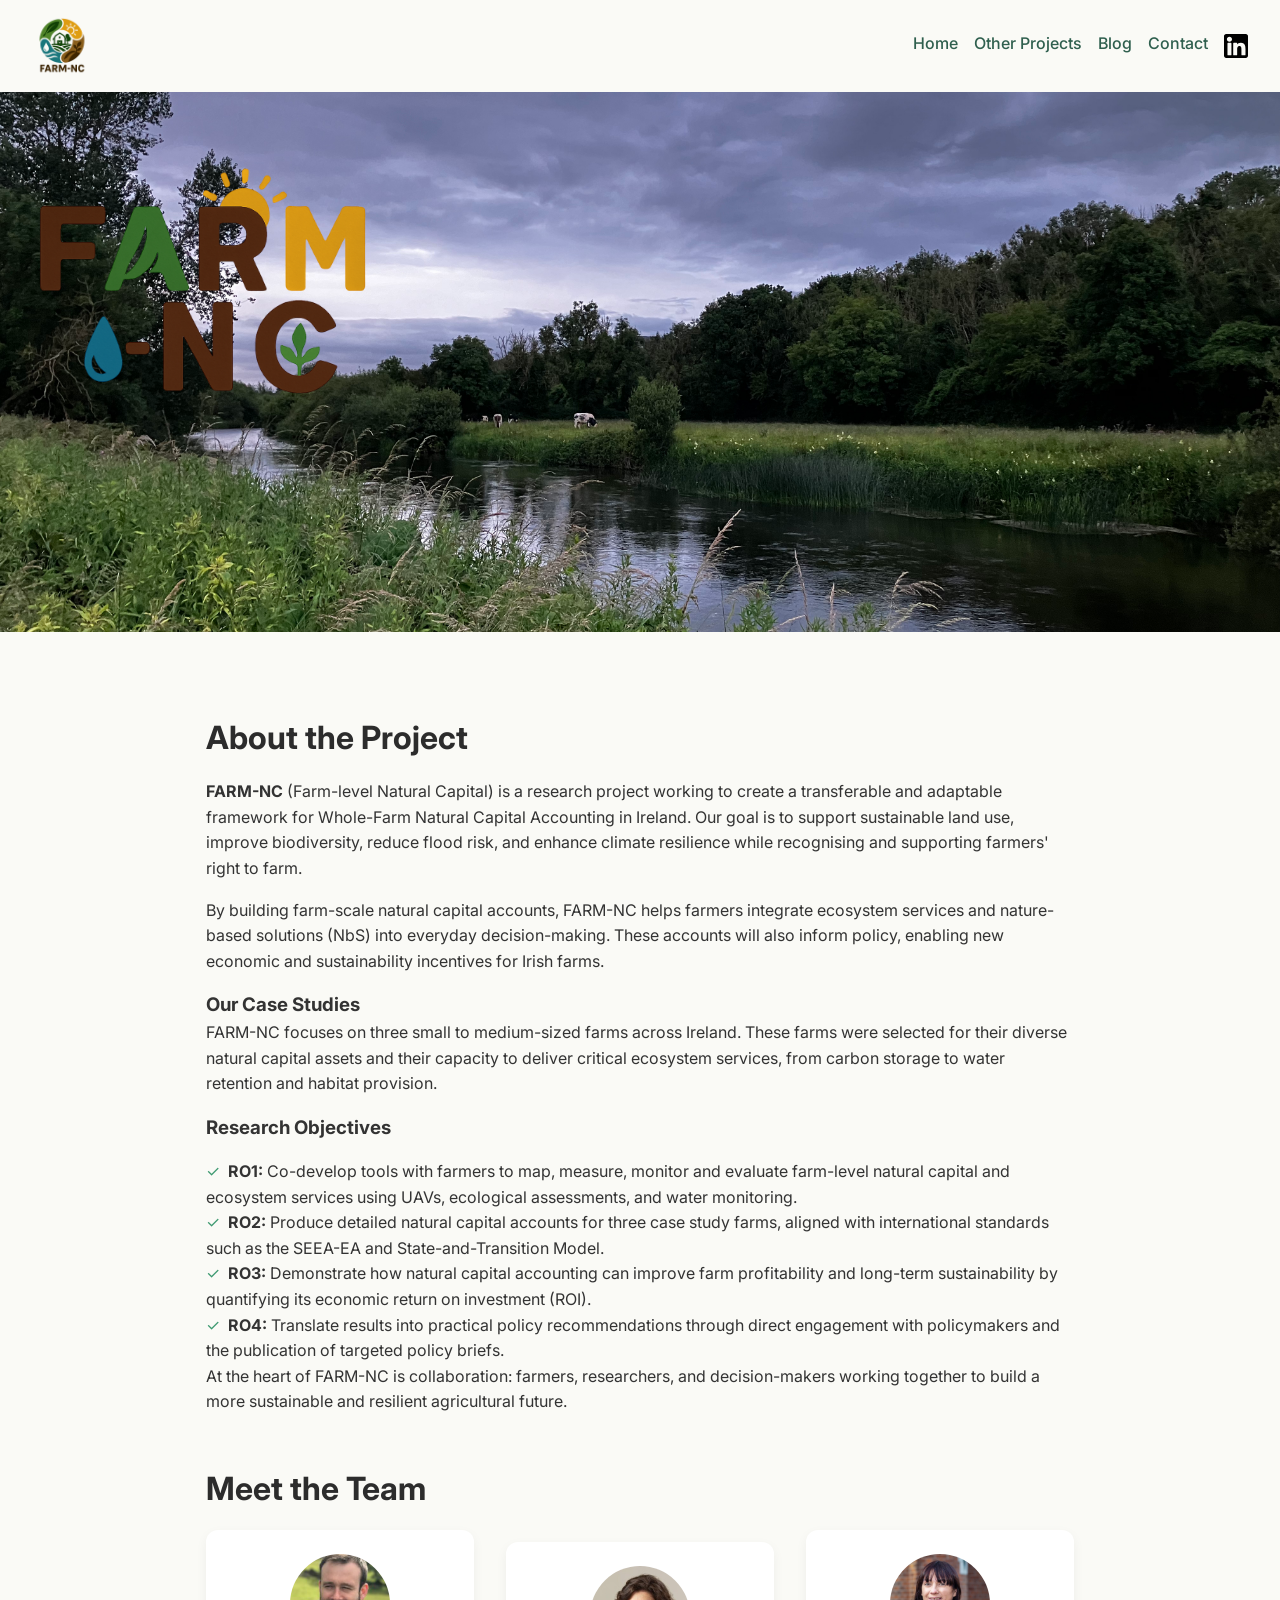
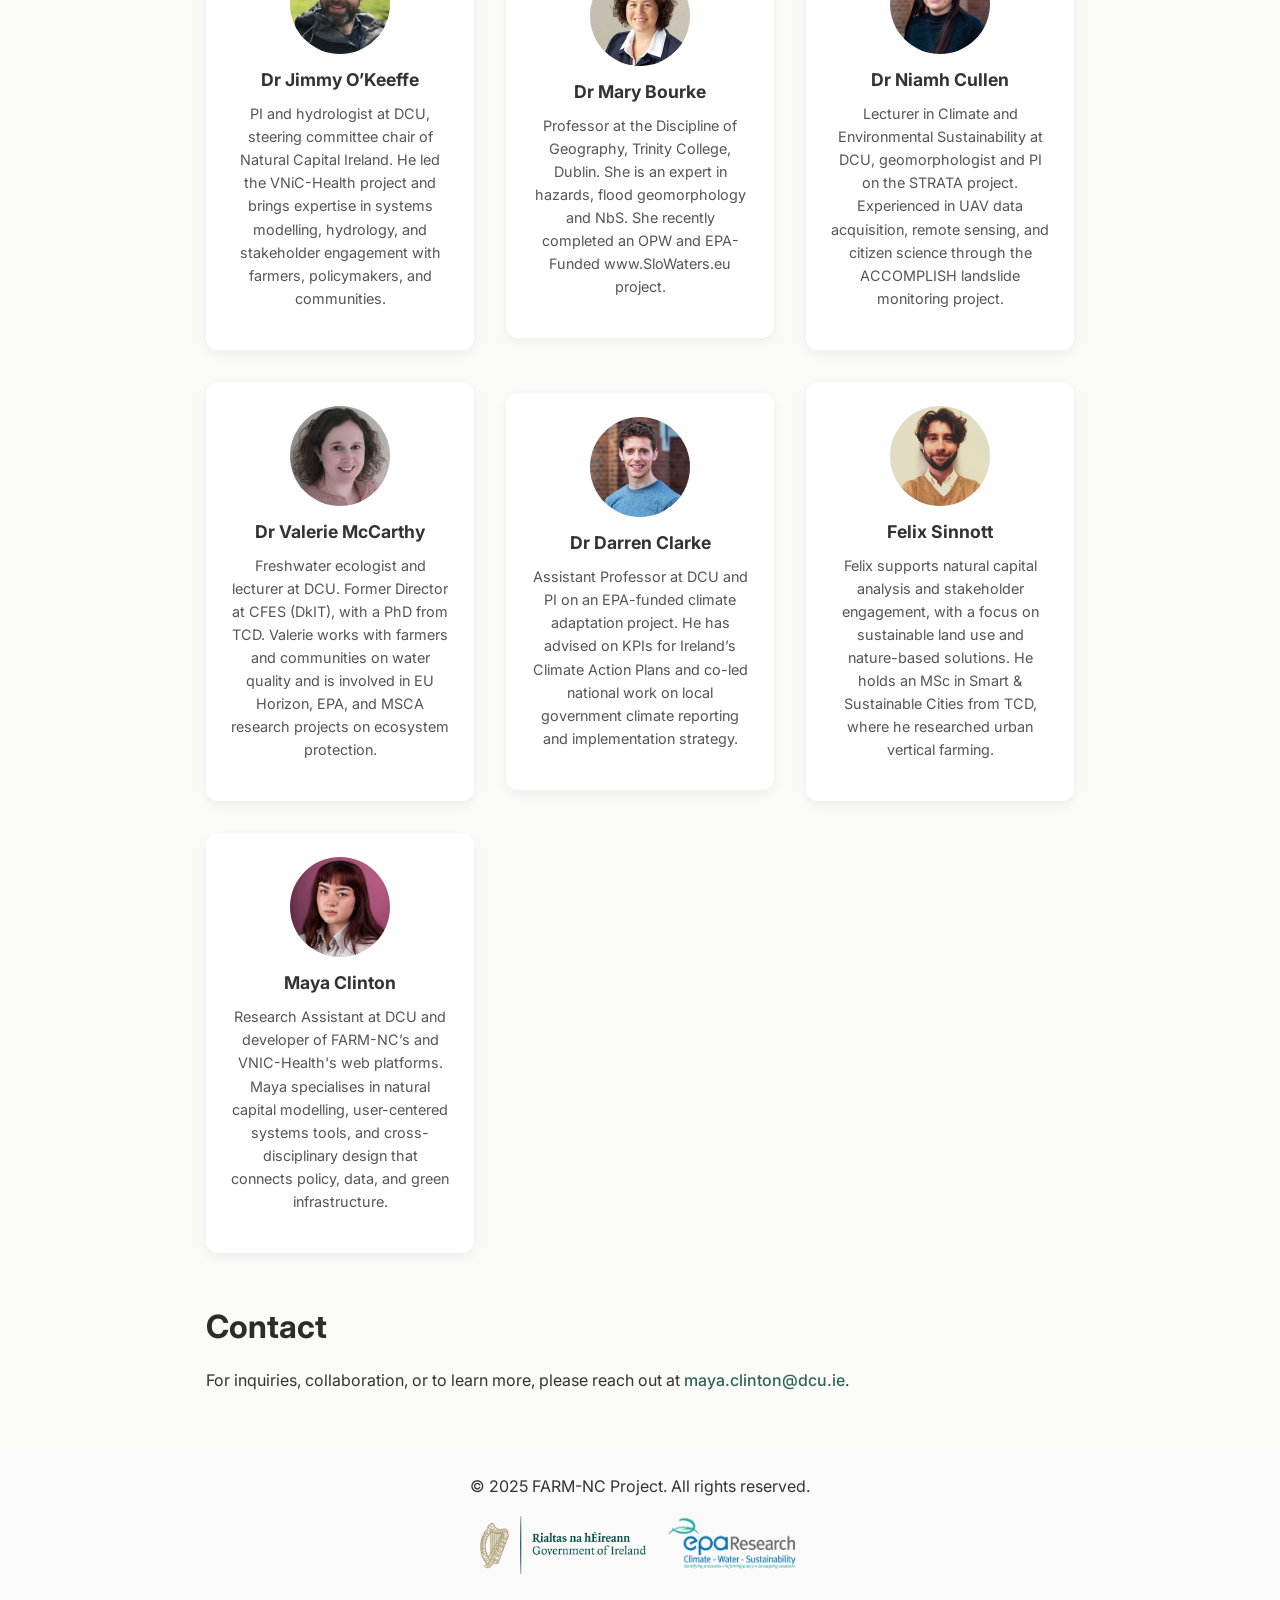
==== commit 395a6eb0: "Update index.html" ====
--- a/index.html
+++ b/index.html
@@ -108,7 +108,7 @@
           <p>Felix supports natural capital analysis and stakeholder engagement, with a focus on sustainable land use and nature-based solutions. He holds an MSc in Smart & Sustainable Cities from TCD, where he researched urban vertical farming.</p>
         </div>
           <div class="member">
-            <img src="assets/maya.jpeg" alt="Maya Clinton" class="profile-img">
+            <img src="assets/maya.png" alt="Maya Clinton" class="profile-img">
             <h3>Maya Clinton</h3>
             <p>Research Assistant at DCU and developer of FARM-NC’s and VNIC-Health's web platforms. Maya specialises in natural capital modelling, user-centered systems tools, and cross-disciplinary design that connects policy, data, and green infrastructure.</p>
           </div>
@@ -148,4 +148,4 @@
   
     setInterval(showNextImage, 4000); // 4 seconds per image
   </script>
-  +  
